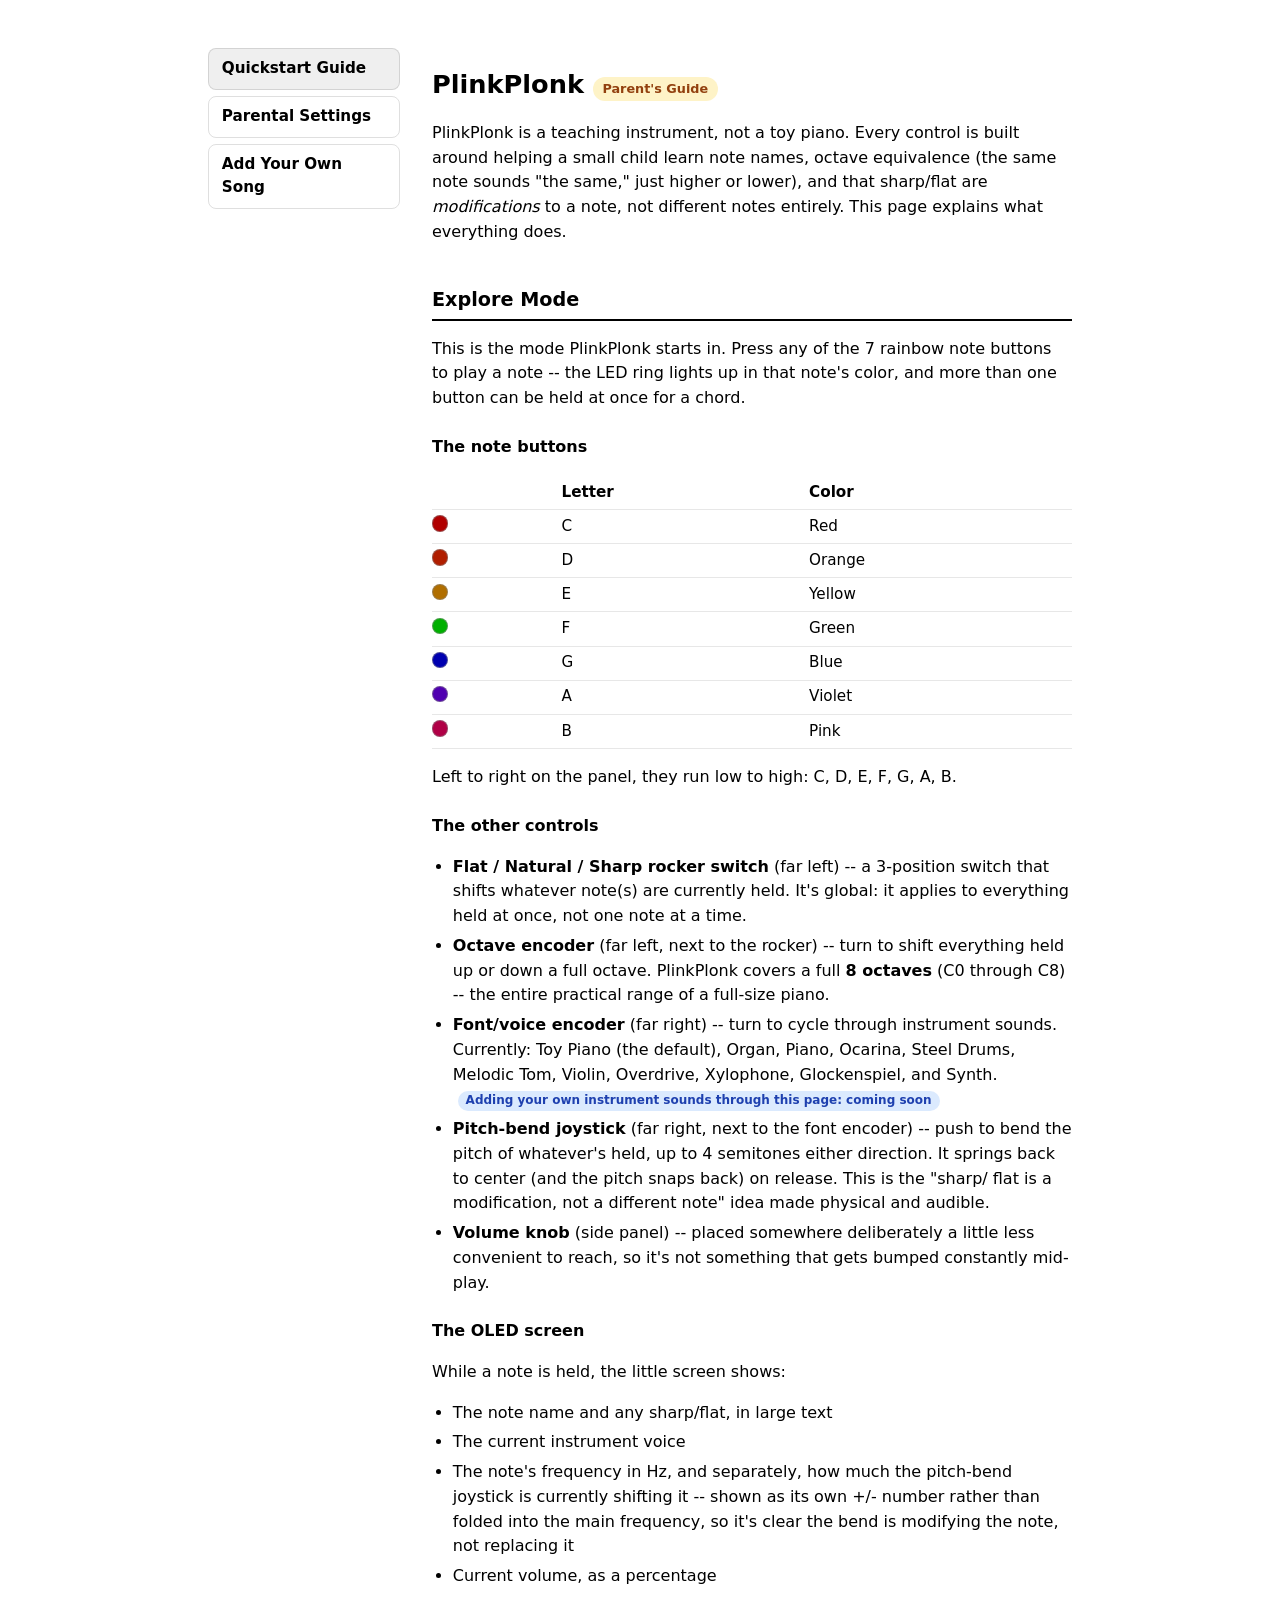
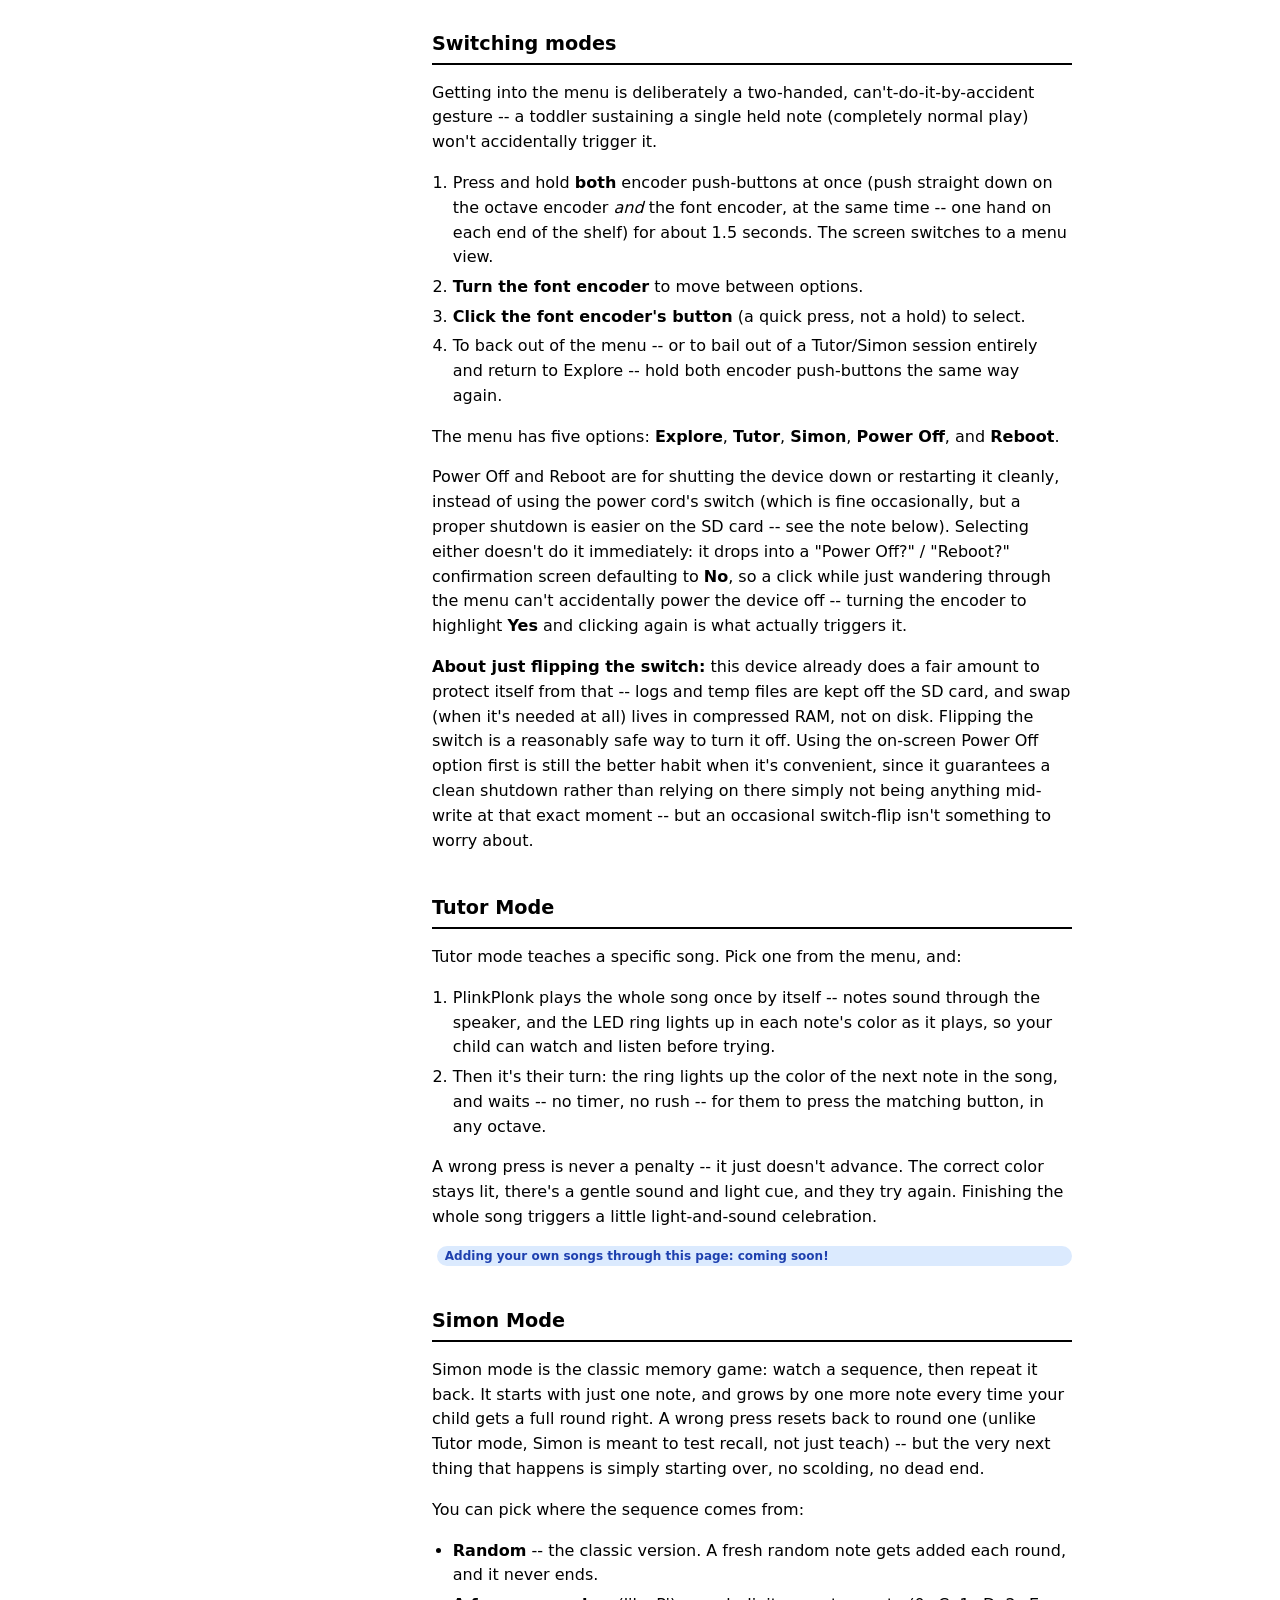
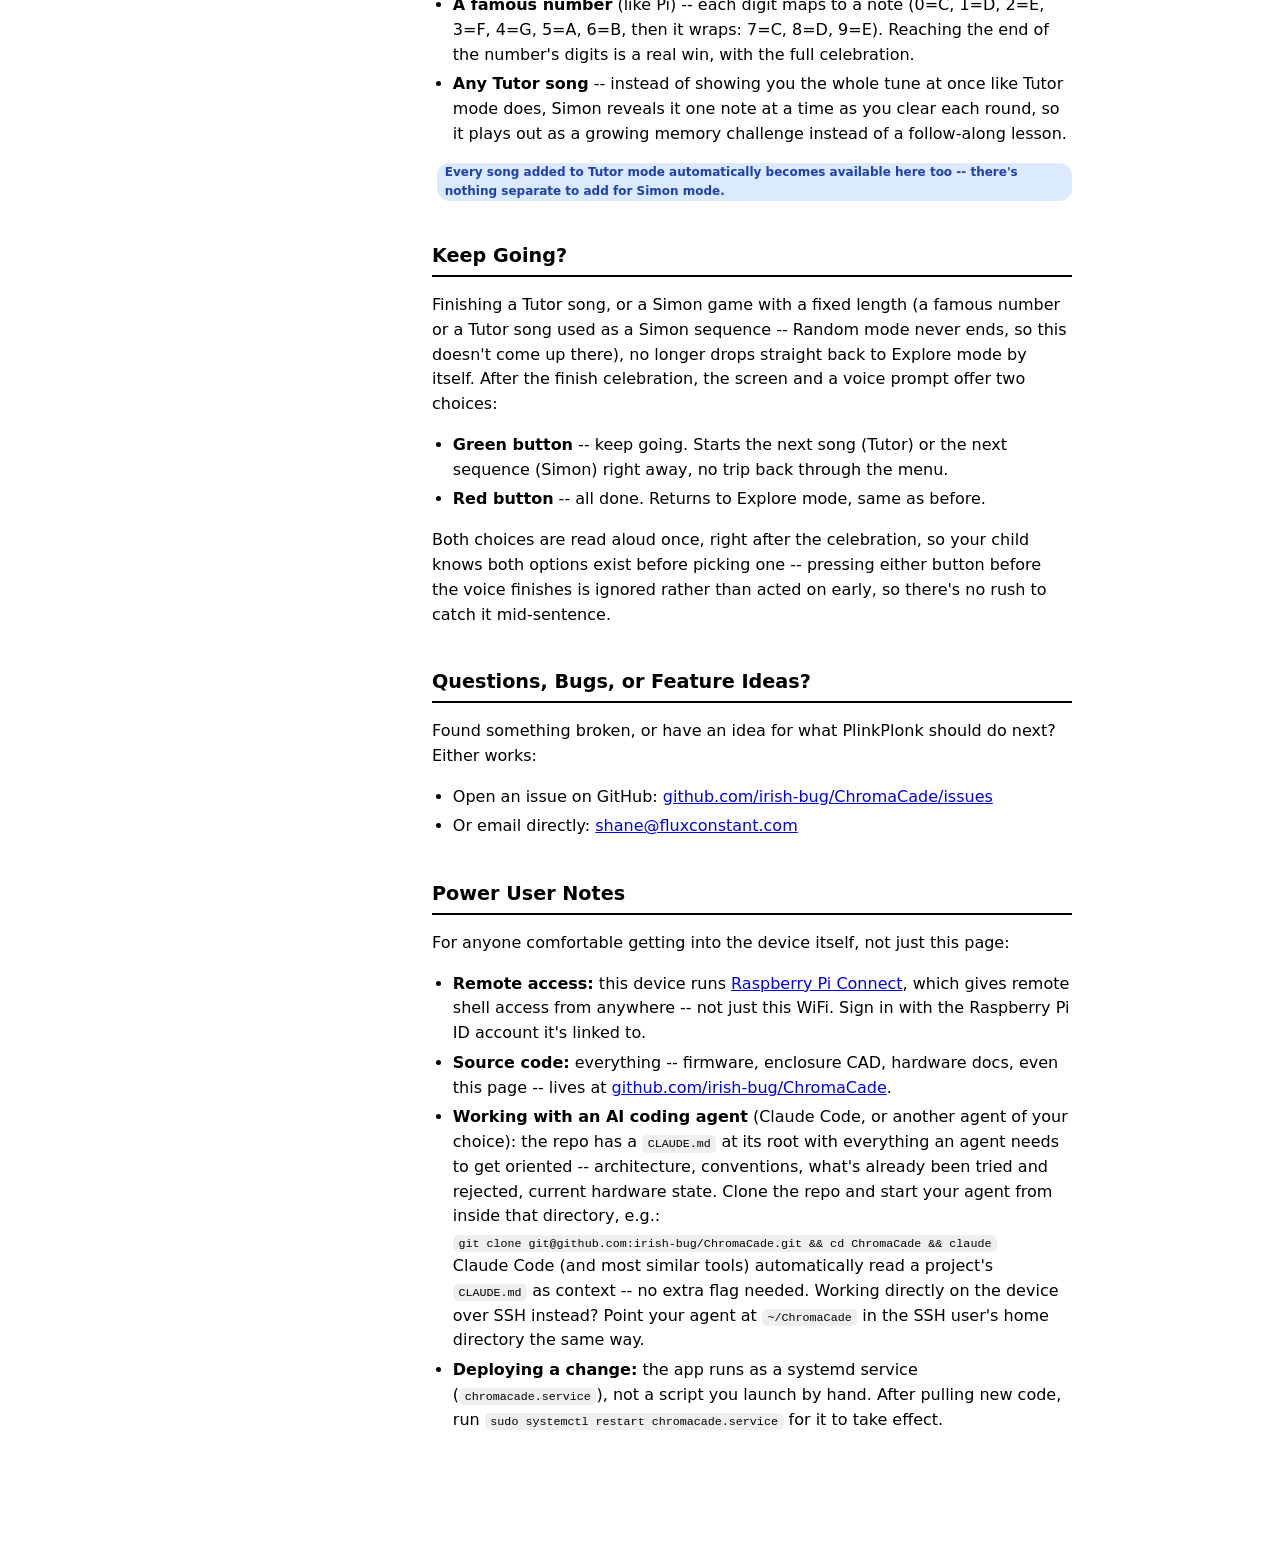
==== web/index.html @ 4ab1bebe "Rebrand web pages to PlinkPlonk; port animated wordmark + theme to composer Swaps "ChromaCade" for "" ====
<!doctype html>
<html lang="en">
<head>
<meta charset="utf-8">
<meta name="viewport" content="width=device-width, initial-scale=1">
<title>PlinkPlonk Quickstart Guide</title>
<link rel="stylesheet" href="style.css">
</head>
<body>
<div class="page">
<nav class="site-nav" aria-label="Site sections">
  <a href="index.html" class="active">Quickstart Guide</a>
  <a href="parental-settings.html">Parental Settings</a>
  <a href="add-your-own-song.html">Add Your Own Song</a>
</nav>
<div class="content">

<h1>PlinkPlonk <span class="badge">Parent's Guide</span></h1>
<p>
  PlinkPlonk is a teaching instrument, not a toy piano. Every control is built around
  helping a small child learn note names, octave equivalence (the same note sounds
  "the same," just higher or lower), and that sharp/flat are <em>modifications</em> to
  a note, not different notes entirely. This page explains what everything does.
</p>

<h2>Explore Mode</h2>
<p>
  This is the mode PlinkPlonk starts in. Press any of the 7 rainbow note buttons to
  play a note -- the LED ring lights up in that note's color, and more than one button
  can be held at once for a chord.
</p>

<h3>The note buttons</h3>
<table>
  <tr><th></th><th>Letter</th><th>Color</th></tr>
  <tr><td><span class="swatch" style="background:#b00000"></span></td><td>C</td><td>Red</td></tr>
  <tr><td><span class="swatch" style="background:#b01e00"></span></td><td>D</td><td>Orange</td></tr>
  <tr><td><span class="swatch" style="background:#b06e00"></span></td><td>E</td><td>Yellow</td></tr>
  <tr><td><span class="swatch" style="background:#00b000"></span></td><td>F</td><td>Green</td></tr>
  <tr><td><span class="swatch" style="background:#0000b0"></span></td><td>G</td><td>Blue</td></tr>
  <tr><td><span class="swatch" style="background:#5000b0"></span></td><td>A</td><td>Violet</td></tr>
  <tr><td><span class="swatch" style="background:#b00046"></span></td><td>B</td><td>Pink</td></tr>
</table>
<p>Left to right on the panel, they run low to high: C, D, E, F, G, A, B.</p>

<h3>The other controls</h3>
<ul>
  <li>
    <strong>Flat / Natural / Sharp rocker switch</strong> (far left) -- a 3-position
    switch that shifts whatever note(s) are currently held. It's global: it applies to
    everything held at once, not one note at a time.
  </li>
  <li>
    <strong>Octave encoder</strong> (far left, next to the rocker) -- turn to shift
    everything held up or down a full octave. PlinkPlonk covers a full
    <strong>8 octaves</strong> (C0 through C8) -- the entire practical range of a
    full-size piano.
  </li>
  <li>
    <strong>Font/voice encoder</strong> (far right) -- turn to cycle through
    instrument sounds. Currently: Toy Piano (the default), Organ, Piano, Ocarina,
    Steel Drums, Melodic Tom, Violin, Overdrive, Xylophone, Glockenspiel, and Synth.
    <span class="soon">Adding your own instrument sounds through this page: coming soon</span>
  </li>
  <li>
    <strong>Pitch-bend joystick</strong> (far right, next to the font encoder) -- push
    to bend the pitch of whatever's held, up to 4 semitones either direction. It
    springs back to center (and the pitch snaps back) on release. This is the "sharp/
    flat is a modification, not a different note" idea made physical and audible.
  </li>
  <li>
    <strong>Volume knob</strong> (side panel) -- placed somewhere deliberately a
    little less convenient to reach, so it's not something that gets bumped constantly
    mid-play.
  </li>
</ul>

<h3>The OLED screen</h3>
<p>While a note is held, the little screen shows:</p>
<ul>
  <li>The note name and any sharp/flat, in large text</li>
  <li>The current instrument voice</li>
  <li>
    The note's frequency in Hz, and separately, how much the pitch-bend joystick is
    currently shifting it -- shown as its own +/- number rather than folded into the
    main frequency, so it's clear the bend is modifying the note, not replacing it
  </li>
  <li>Current volume, as a percentage</li>
</ul>

<h2>Switching modes</h2>
<p>
  Getting into the menu is deliberately a two-handed, can't-do-it-by-accident gesture
  -- a toddler sustaining a single held note (completely normal play) won't
  accidentally trigger it.
</p>
<ol>
  <li>
    Press and hold <strong>both</strong> encoder push-buttons at once (push straight
    down on the octave encoder <em>and</em> the font encoder, at the same time -- one
    hand on each end of the shelf) for about 1.5 seconds. The screen switches to a
    menu view.
  </li>
  <li><strong>Turn the font encoder</strong> to move between options.</li>
  <li><strong>Click the font encoder's button</strong> (a quick press, not a hold) to select.</li>
  <li>
    To back out of the menu -- or to bail out of a Tutor/Simon session entirely and
    return to Explore -- hold both encoder push-buttons the same way again.
  </li>
</ol>
<p>
  The menu has five options: <strong>Explore</strong>, <strong>Tutor</strong>,
  <strong>Simon</strong>, <strong>Power Off</strong>, and <strong>Reboot</strong>.
</p>
<p>
  Power Off and Reboot are for shutting the device down or restarting it cleanly,
  instead of using the power cord's switch (which is fine occasionally, but a proper
  shutdown is easier on the SD card -- see the note below). Selecting either doesn't
  do it immediately: it drops into a "Power Off?" / "Reboot?" confirmation screen
  defaulting to <strong>No</strong>, so a click while just wandering through the menu
  can't accidentally power the device off -- turning the encoder to highlight
  <strong>Yes</strong> and clicking again is what actually triggers it.
</p>
<p>
  <strong>About just flipping the switch:</strong> this device already does a fair
  amount to protect itself from that -- logs and temp files are kept off the SD card,
  and swap (when it's needed at all) lives in compressed RAM, not on disk. Flipping
  the switch is a reasonably safe way to turn it off. Using the on-screen Power Off
  option first is still the better habit when it's convenient, since it guarantees a
  clean shutdown rather than relying on there simply not being anything mid-write at
  that exact moment -- but an occasional switch-flip isn't something to worry about.
</p>

<h2>Tutor Mode</h2>
<p>
  Tutor mode teaches a specific song. Pick one from the menu, and:
</p>
<ol>
  <li>
    PlinkPlonk plays the whole song once by itself -- notes sound through the
    speaker, and the LED ring lights up in each note's color as it plays, so your
    child can watch and listen before trying.
  </li>
  <li>
    Then it's their turn: the ring lights up the color of the next note in the song,
    and waits -- no timer, no rush -- for them to press the matching button, in any
    octave.
  </li>
</ol>
<p>
  A wrong press is never a penalty -- it just doesn't advance. The correct color
  stays lit, there's a gentle sound and light cue, and they try again. Finishing the
  whole song triggers a little light-and-sound celebration.
</p>
<p class="soon" style="display:block; margin-top:0.5rem;">
  Adding your own songs through this page: coming soon!
</p>

<h2>Simon Mode</h2>
<p>
  Simon mode is the classic memory game: watch a sequence, then repeat it back. It
  starts with just one note, and grows by one more note every time your child gets a
  full round right. A wrong press resets back to round one (unlike Tutor mode, Simon
  is meant to test recall, not just teach) -- but the very next thing that happens is
  simply starting over, no scolding, no dead end.
</p>
<p>You can pick where the sequence comes from:</p>
<ul>
  <li><strong>Random</strong> -- the classic version. A fresh random note gets added each round, and it never ends.</li>
  <li>
    <strong>A famous number</strong> (like Pi) -- each digit maps to a note (0=C, 1=D,
    2=E, 3=F, 4=G, 5=A, 6=B, then it wraps: 7=C, 8=D, 9=E). Reaching the end of the
    number's digits is a real win, with the full celebration.
  </li>
  <li>
    <strong>Any Tutor song</strong> -- instead of showing you the whole tune at once
    like Tutor mode does, Simon reveals it one note at a time as you clear each round,
    so it plays out as a growing memory challenge instead of a follow-along lesson.
  </li>
</ul>
<p class="soon" style="display:block;">
  Every song added to Tutor mode automatically becomes available here too --
  there's nothing separate to add for Simon mode.
</p>

<h2>Keep Going?</h2>
<p>
  Finishing a Tutor song, or a Simon game with a fixed length (a famous number or a
  Tutor song used as a Simon sequence -- Random mode never ends, so this doesn't come
  up there), no longer drops straight back to Explore mode by itself. After the
  finish celebration, the screen and a voice prompt offer two choices:
</p>
<ul>
  <li><strong>Green button</strong> -- keep going. Starts the next song (Tutor) or
    the next sequence (Simon) right away, no trip back through the menu.</li>
  <li><strong>Red button</strong> -- all done. Returns to Explore mode, same as
    before.</li>
</ul>
<p>
  Both choices are read aloud once, right after the celebration, so your child knows
  both options exist before picking one -- pressing either button before the voice
  finishes is ignored rather than acted on early, so there's no rush to catch it
  mid-sentence.
</p>

<h2>Questions, Bugs, or Feature Ideas?</h2>
<p>
  Found something broken, or have an idea for what PlinkPlonk should do next?
  Either works:
</p>
<ul>
  <li>
    Open an issue on GitHub:
    <a href="https://github.com/irish-bug/ChromaCade/issues">github.com/irish-bug/ChromaCade/issues</a>
  </li>
  <li>
    Or email directly:
    <a href="mailto:shane@fluxconstant.com">shane@fluxconstant.com</a>
  </li>
</ul>

<h2>Power User Notes</h2>
<p>
  For anyone comfortable getting into the device itself, not just this page:
</p>
<ul>
  <li>
    <strong>Remote access:</strong> this device runs
    <a href="https://connect.raspberrypi.com">Raspberry Pi Connect</a>, which gives
    remote shell access from anywhere -- not just this WiFi. Sign in with the
    Raspberry Pi ID account it's linked to.
  </li>
  <li>
    <strong>Source code:</strong> everything -- firmware, enclosure CAD, hardware
    docs, even this page -- lives at
    <a href="https://github.com/irish-bug/ChromaCade">github.com/irish-bug/ChromaCade</a>.
  </li>
  <li>
    <strong>Working with an AI coding agent</strong> (Claude Code, or another agent
    of your choice): the repo has a <code>CLAUDE.md</code> at its root with
    everything an agent needs to get oriented -- architecture, conventions, what's
    already been tried and rejected, current hardware state. Clone the repo and start
    your agent from inside that directory, e.g.:
    <br><code>git clone git@github.com:irish-bug/ChromaCade.git &amp;&amp; cd ChromaCade &amp;&amp; claude</code>
    <br>
    Claude Code (and most similar tools) automatically read a project's
    <code>CLAUDE.md</code> as context -- no extra flag needed. Working directly on
    the device over SSH instead? Point your agent at <code>~/ChromaCade</code> in the
    SSH user's home directory the same way.
  </li>
  <li>
    <strong>Deploying a change:</strong> the app runs as a systemd service
    (<code>chromacade.service</code>), not a script you launch by hand. After pulling
    new code, run <code>sudo systemctl restart chromacade.service</code> for it to
    take effect.
  </li>
</ul>

</div>
</div>
</body>
</html>
---- web/style.css ----
:root { color-scheme: light dark; }
body {
  font-family: -apple-system, system-ui, "Segoe UI", Roboto, sans-serif;
  max-width: 54rem;
  margin: 3rem auto;
  padding: 0 1.5rem 4rem;
  line-height: 1.55;
}
h1 { font-size: 1.6rem; margin-bottom: 0.25rem; }
h2 { font-size: 1.2rem; margin-top: 2.5rem; border-bottom: 2px solid currentColor; padding-bottom: 0.25rem; }
h3 { font-size: 1rem; margin-top: 1.5rem; }
.badge {
  display: inline-block;
  padding: 0.15rem 0.6rem;
  border-radius: 1rem;
  background: #fef3c7;
  color: #92400e;
  font-size: 0.8rem;
  font-weight: 600;
}
.soon {
  display: inline-block;
  padding: 0.05rem 0.5rem;
  border-radius: 0.8rem;
  background: #dbeafe;
  color: #1e40af;
  font-size: 0.75rem;
  font-weight: 600;
  margin-left: 0.3rem;
}
table { border-collapse: collapse; width: 100%; margin: 0.75rem 0; }
td, th { text-align: left; padding: 0.3rem 0.6rem 0.3rem 0; border-bottom: 1px solid #8883; font-size: 0.95rem; }
.swatch { display: inline-block; width: 0.9rem; height: 0.9rem; border-radius: 50%; margin-right: 0.4rem; vertical-align: -1px; border: 1px solid #8888; }
code { background: #8882; padding: 0.1rem 0.35rem; border-radius: 0.3rem; font-size: 0.9em; }
ul, ol { padding-left: 1.3rem; }
li { margin: 0.3rem 0; }

/* Site-wide sidebar nav, shared by every page under web/ -- stacks
   above the content on narrow (phone) viewports, becomes a true left
   sidebar once there's room, per "a side section" request 2026-08-17. */
.page {
  display: flex;
  flex-direction: column;
  gap: 2rem;
}
.site-nav {
  display: flex;
  flex-direction: column;
  gap: 0.4rem;
}
.site-nav a {
  display: block;
  padding: 0.5rem 0.8rem;
  border-radius: 0.5rem;
  text-decoration: none;
  color: inherit;
  border: 1px solid #8884;
  font-weight: 600;
  font-size: 0.95rem;
}
.site-nav a.active {
  background: #8882;
}
.content { min-width: 0; }
@media (min-width: 768px) {
  .page { flex-direction: row; align-items: flex-start; }
  .site-nav { position: sticky; top: 2rem; flex: 0 0 12rem; }
  .content { flex: 1; }
}

.coming-soon {
  margin-top: 2rem;
  padding: 1.5rem;
  border: 1px dashed #8886;
  border-radius: 0.75rem;
}
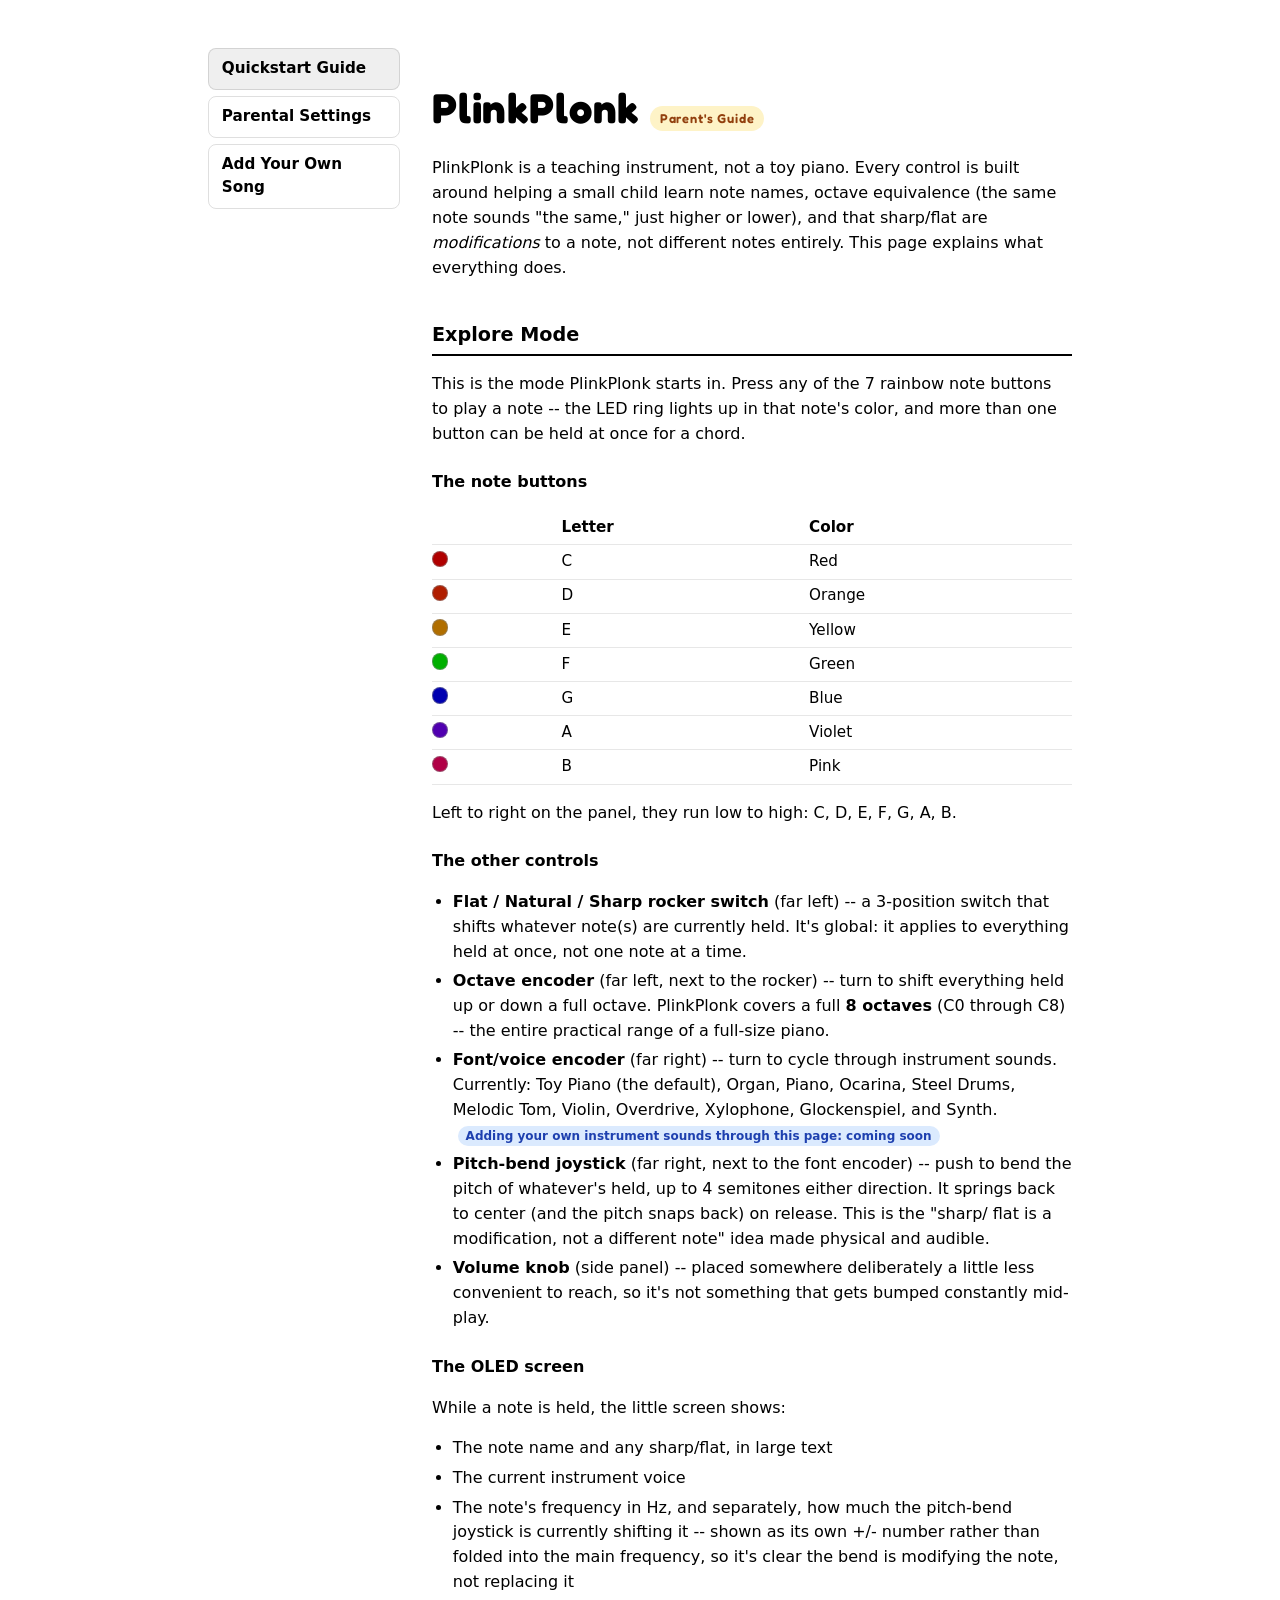
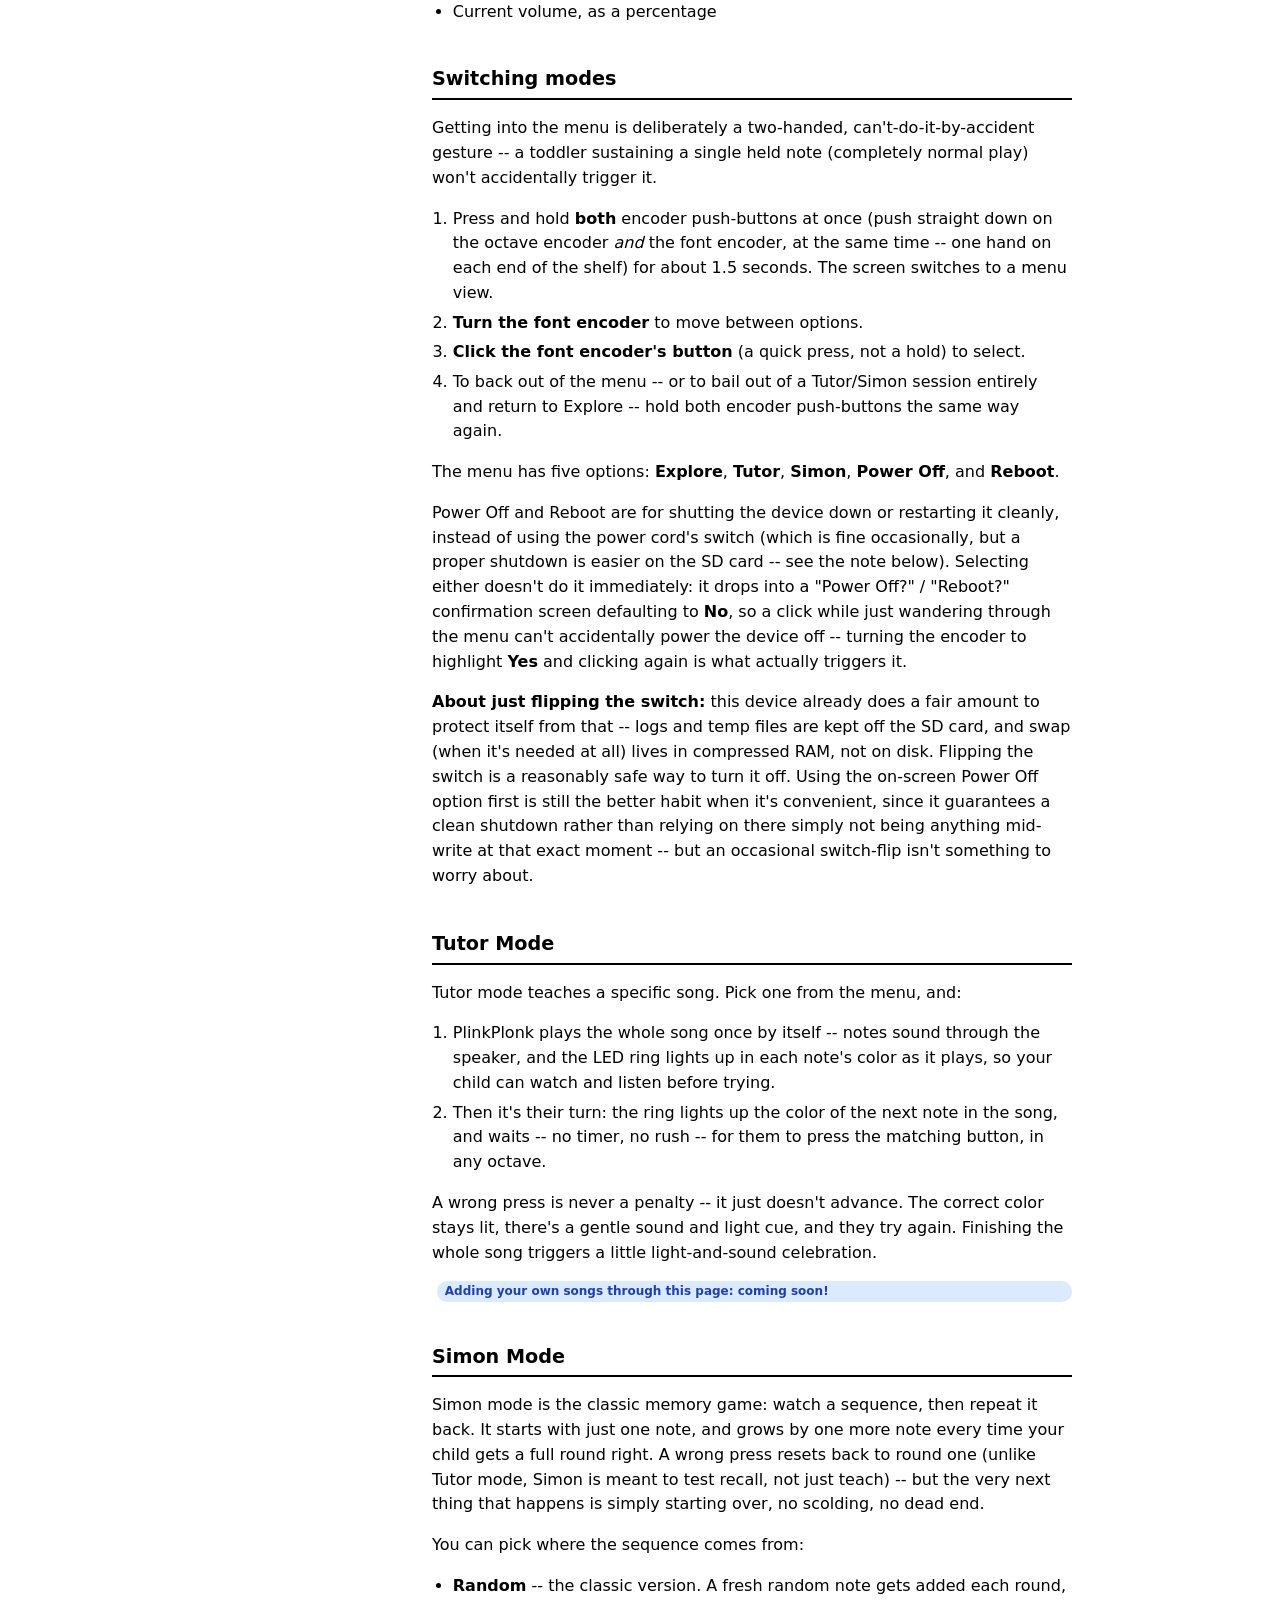
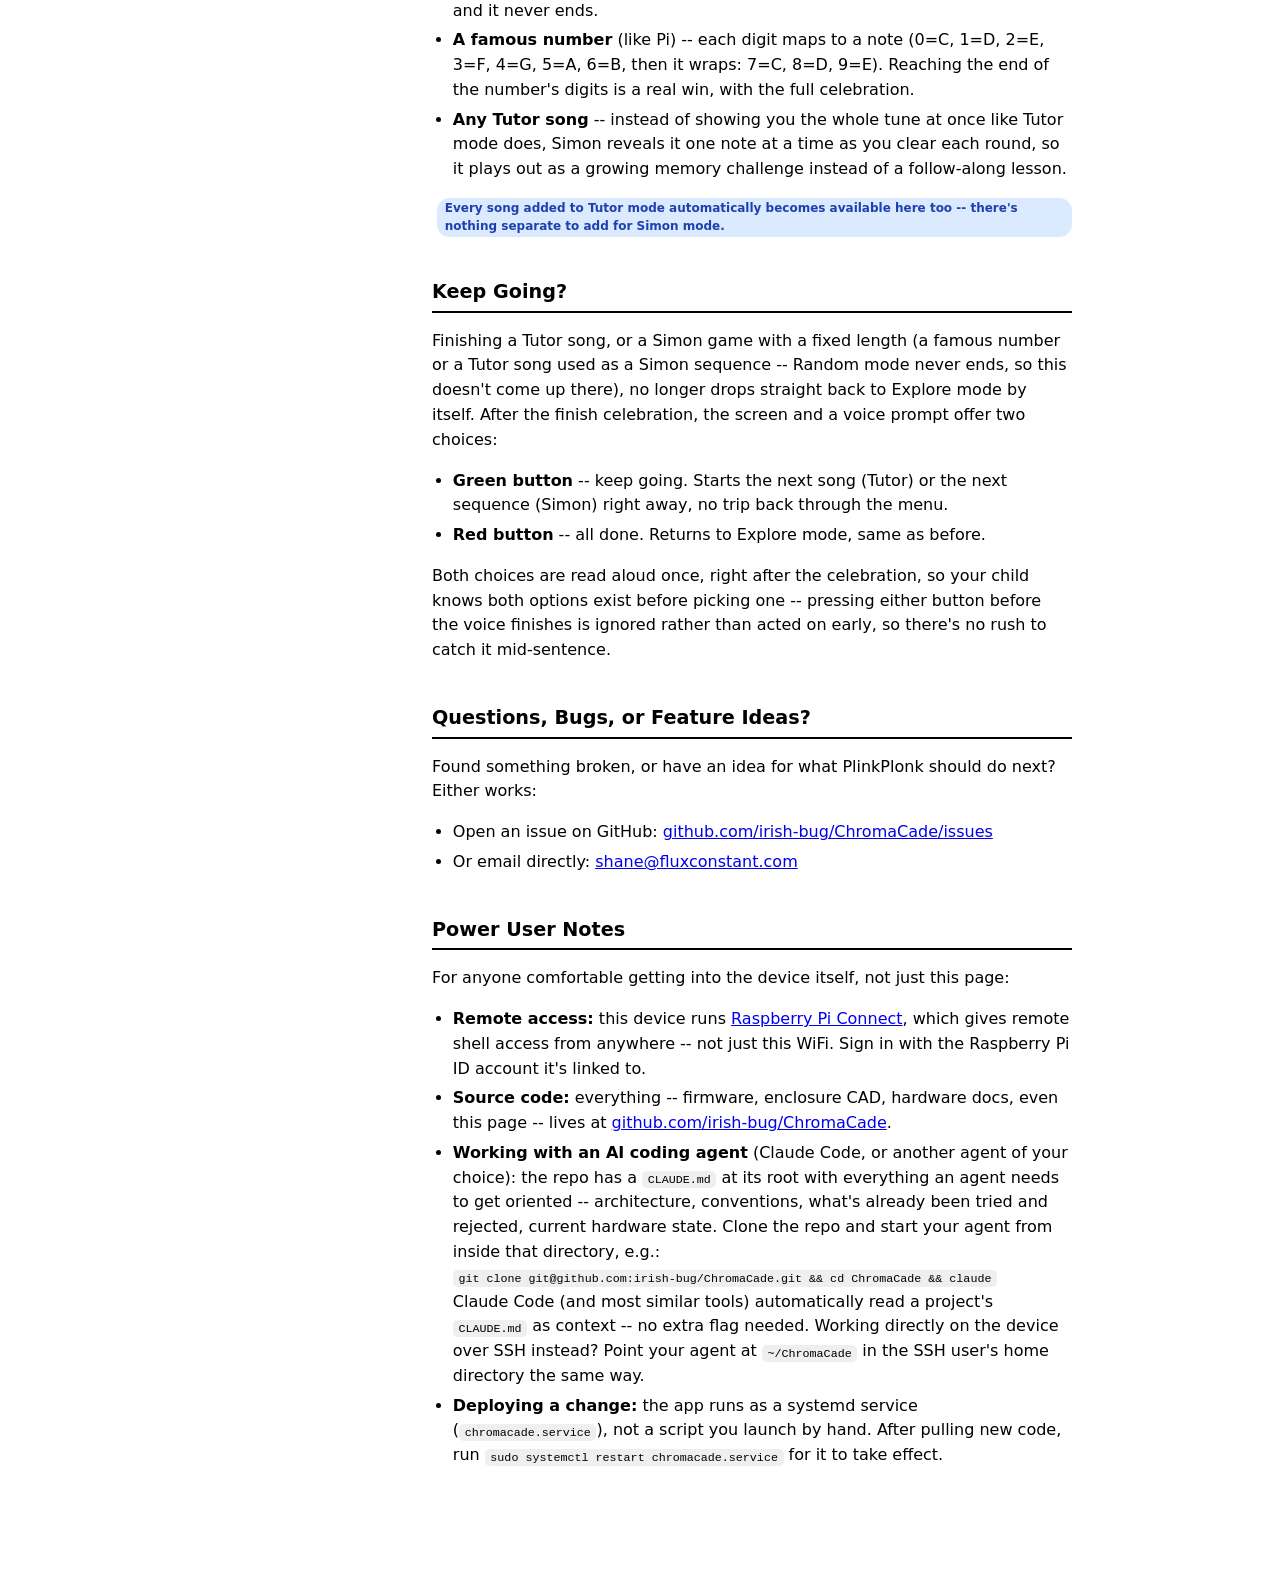
==== commit b4f4488a: "Fix music/color timing offset; match PlinkPlonk heading font+size on all 3 pages Timing: the CSS wav" ====
--- a/web/index.html
+++ b/web/index.html
@@ -4,6 +4,9 @@
 <meta charset="utf-8">
 <meta name="viewport" content="width=device-width, initial-scale=1">
 <title>PlinkPlonk Quickstart Guide</title>
+<link rel="preconnect" href="https://fonts.googleapis.com">
+<link rel="preconnect" href="https://fonts.gstatic.com" crossorigin>
+<link href="https://fonts.googleapis.com/css2?family=Fredoka:wght@600&display=swap" rel="stylesheet">
 <link rel="stylesheet" href="style.css">
 </head>
 <body>
--- a/web/style.css
+++ b/web/style.css
@@ -6,7 +6,21 @@
   padding: 0 1.5rem 4rem;
   line-height: 1.55;
 }
-h1 { font-size: 1.6rem; margin-bottom: 0.25rem; }
+/* Brand heading -- every h1 across these pages is "PlinkPlonk ..."
+   (see index.html/parental-settings.html/add-your-own-song.html),
+   never a different kind of heading, so this styles the bare
+   selector rather than needing a dedicated class. Fredoka is loaded
+   via a per-page <link> (not @import here, so the pages that don't
+   need it can skip the request -- though in practice all 3 currently
+   do), matching the size/font used for the composer page's animated
+   wordmark so the brand reads consistently across all 3 pages. */
+h1 {
+  font-family: "Fredoka", ui-rounded, "Segoe UI", sans-serif;
+  font-weight: 700;
+  font-size: clamp(1.9rem, 5vw, 2.6rem);
+  letter-spacing: 0.02em;
+  margin-bottom: 0.25rem;
+}
 h2 { font-size: 1.2rem; margin-top: 2.5rem; border-bottom: 2px solid currentColor; padding-bottom: 0.25rem; }
 h3 { font-size: 1rem; margin-top: 1.5rem; }
 .badge {
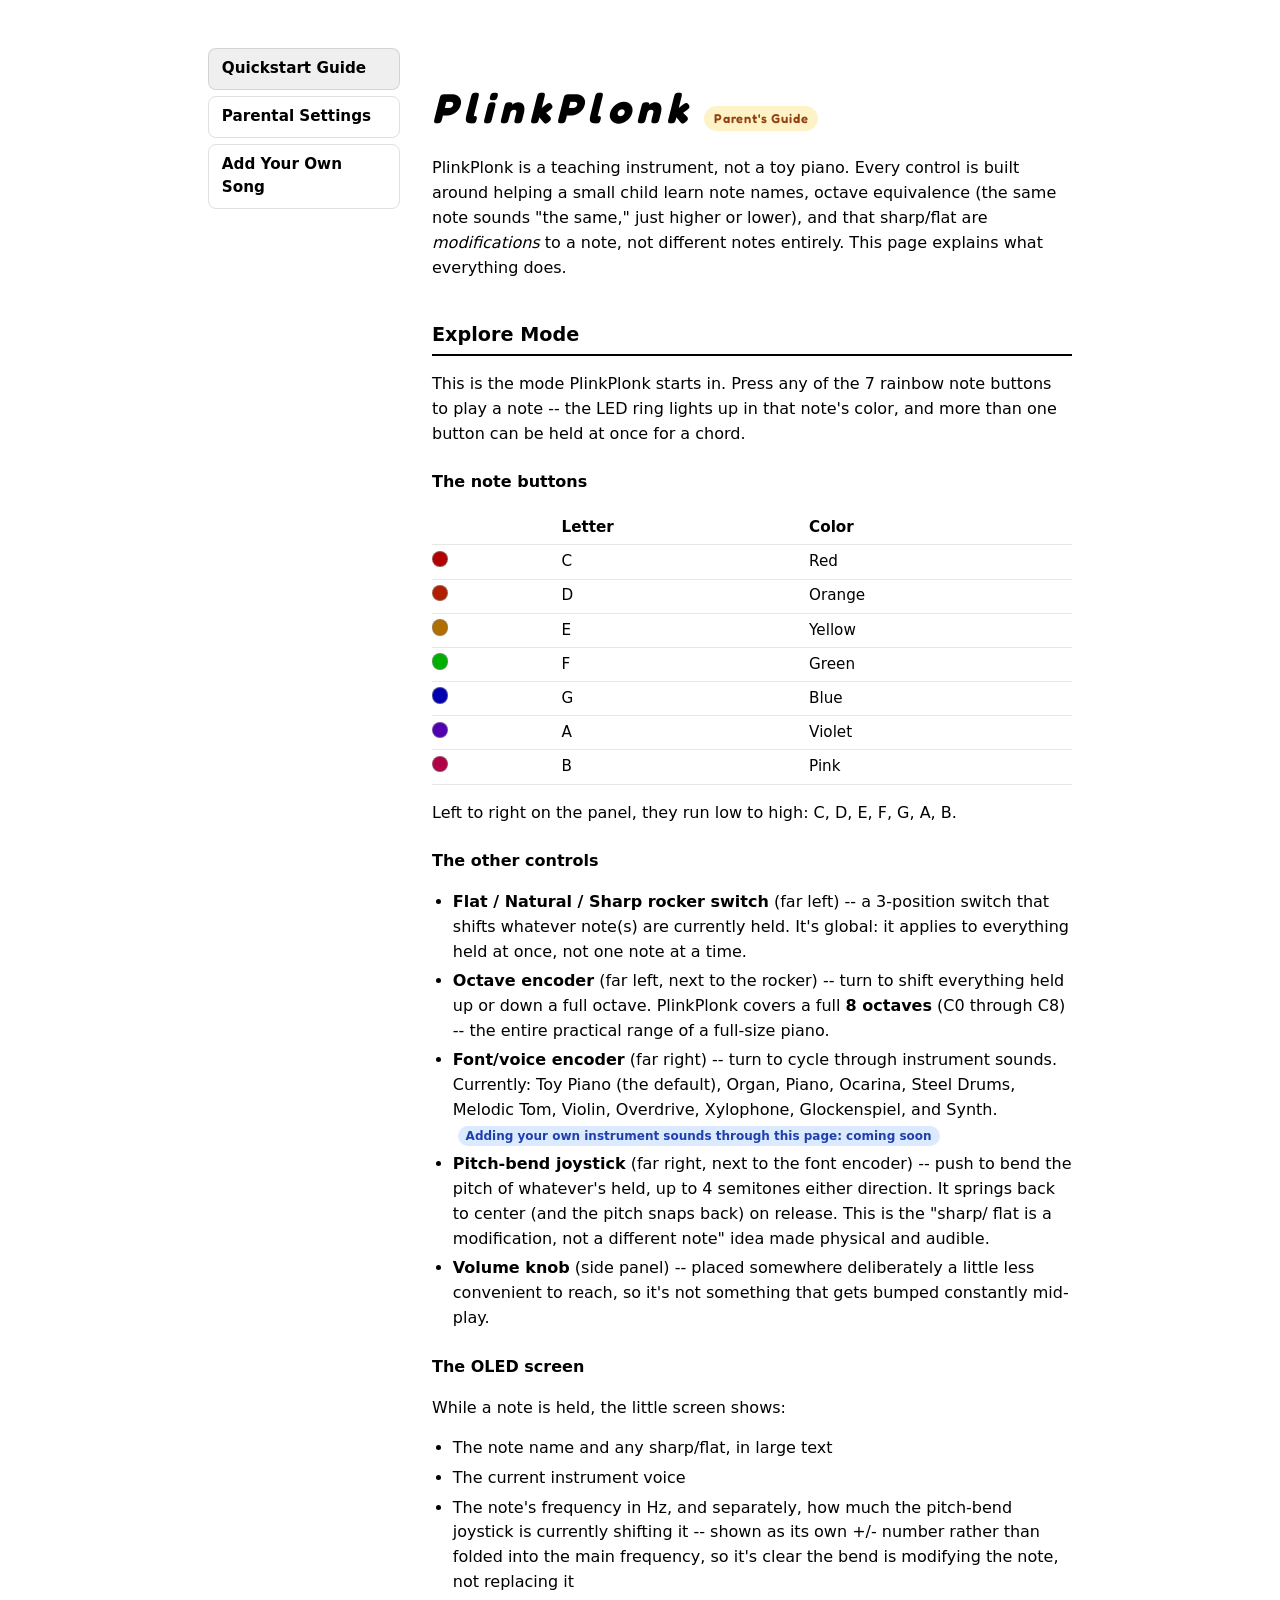
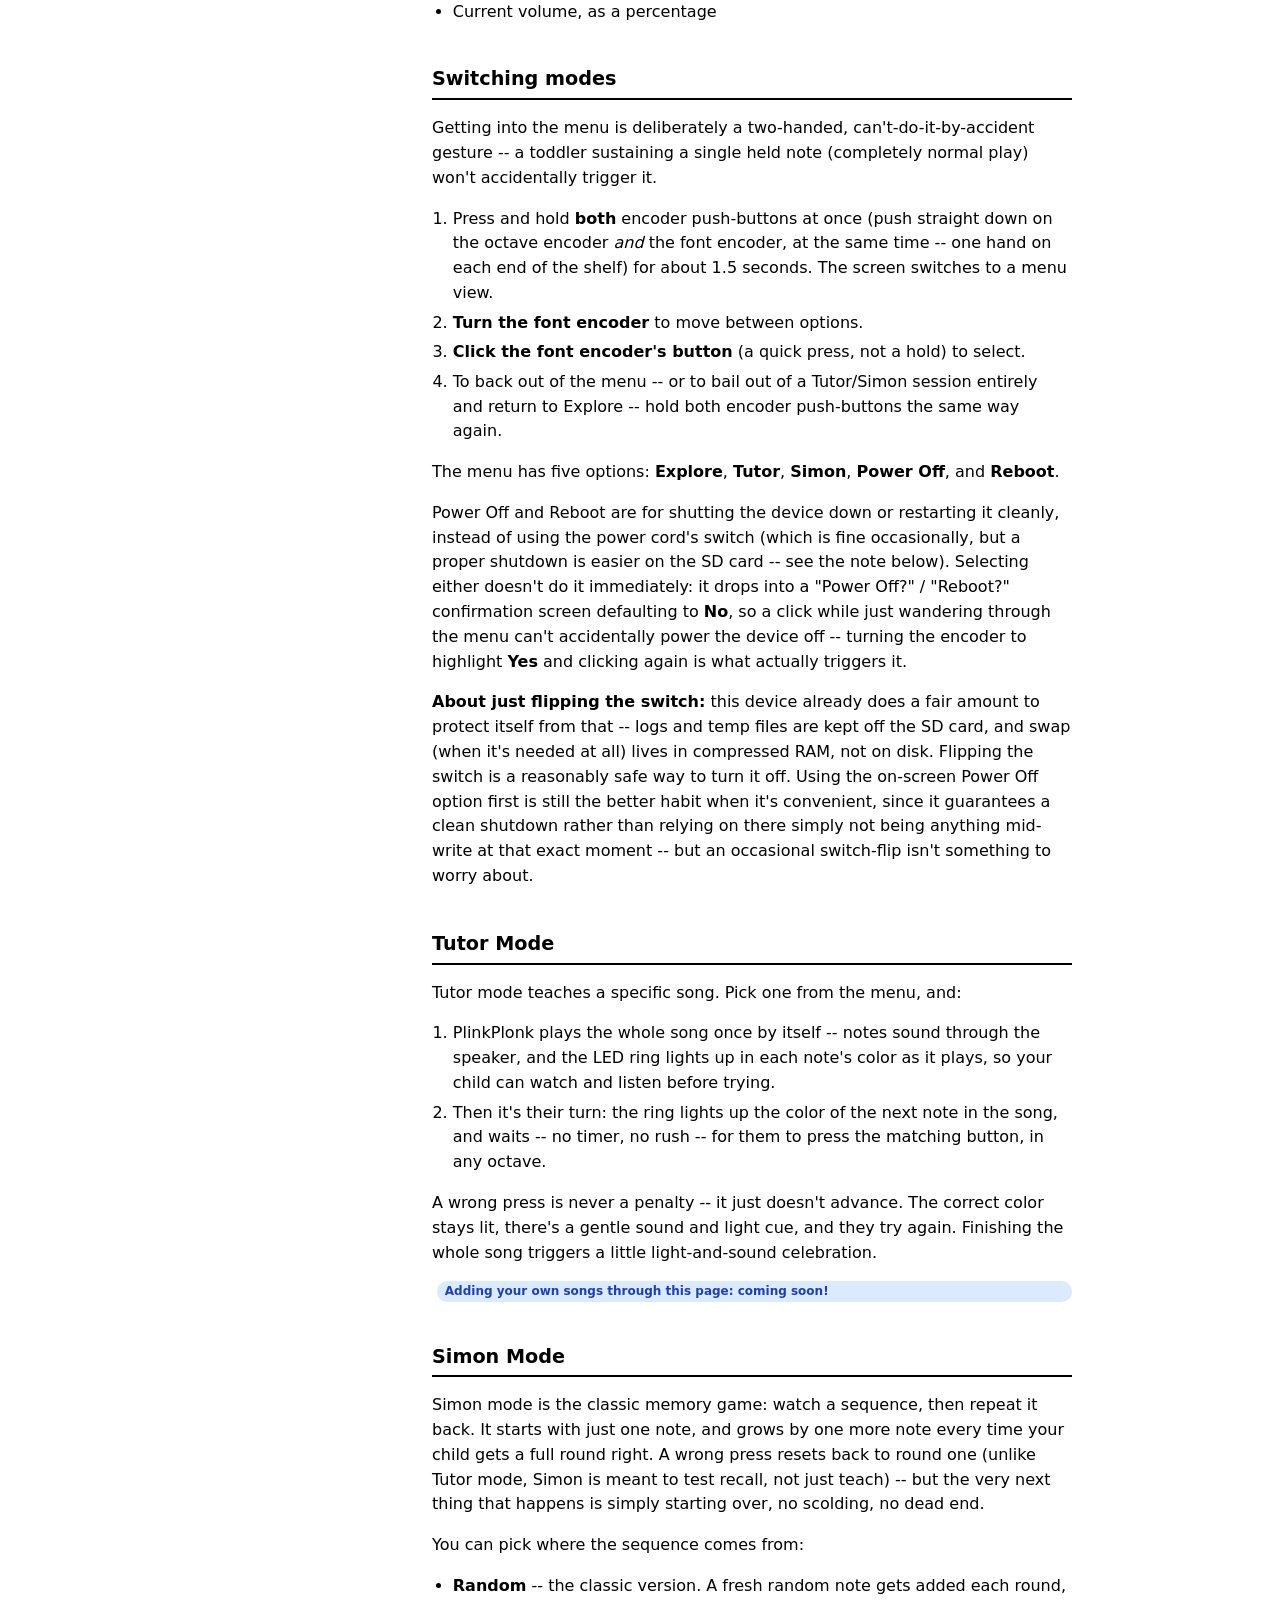
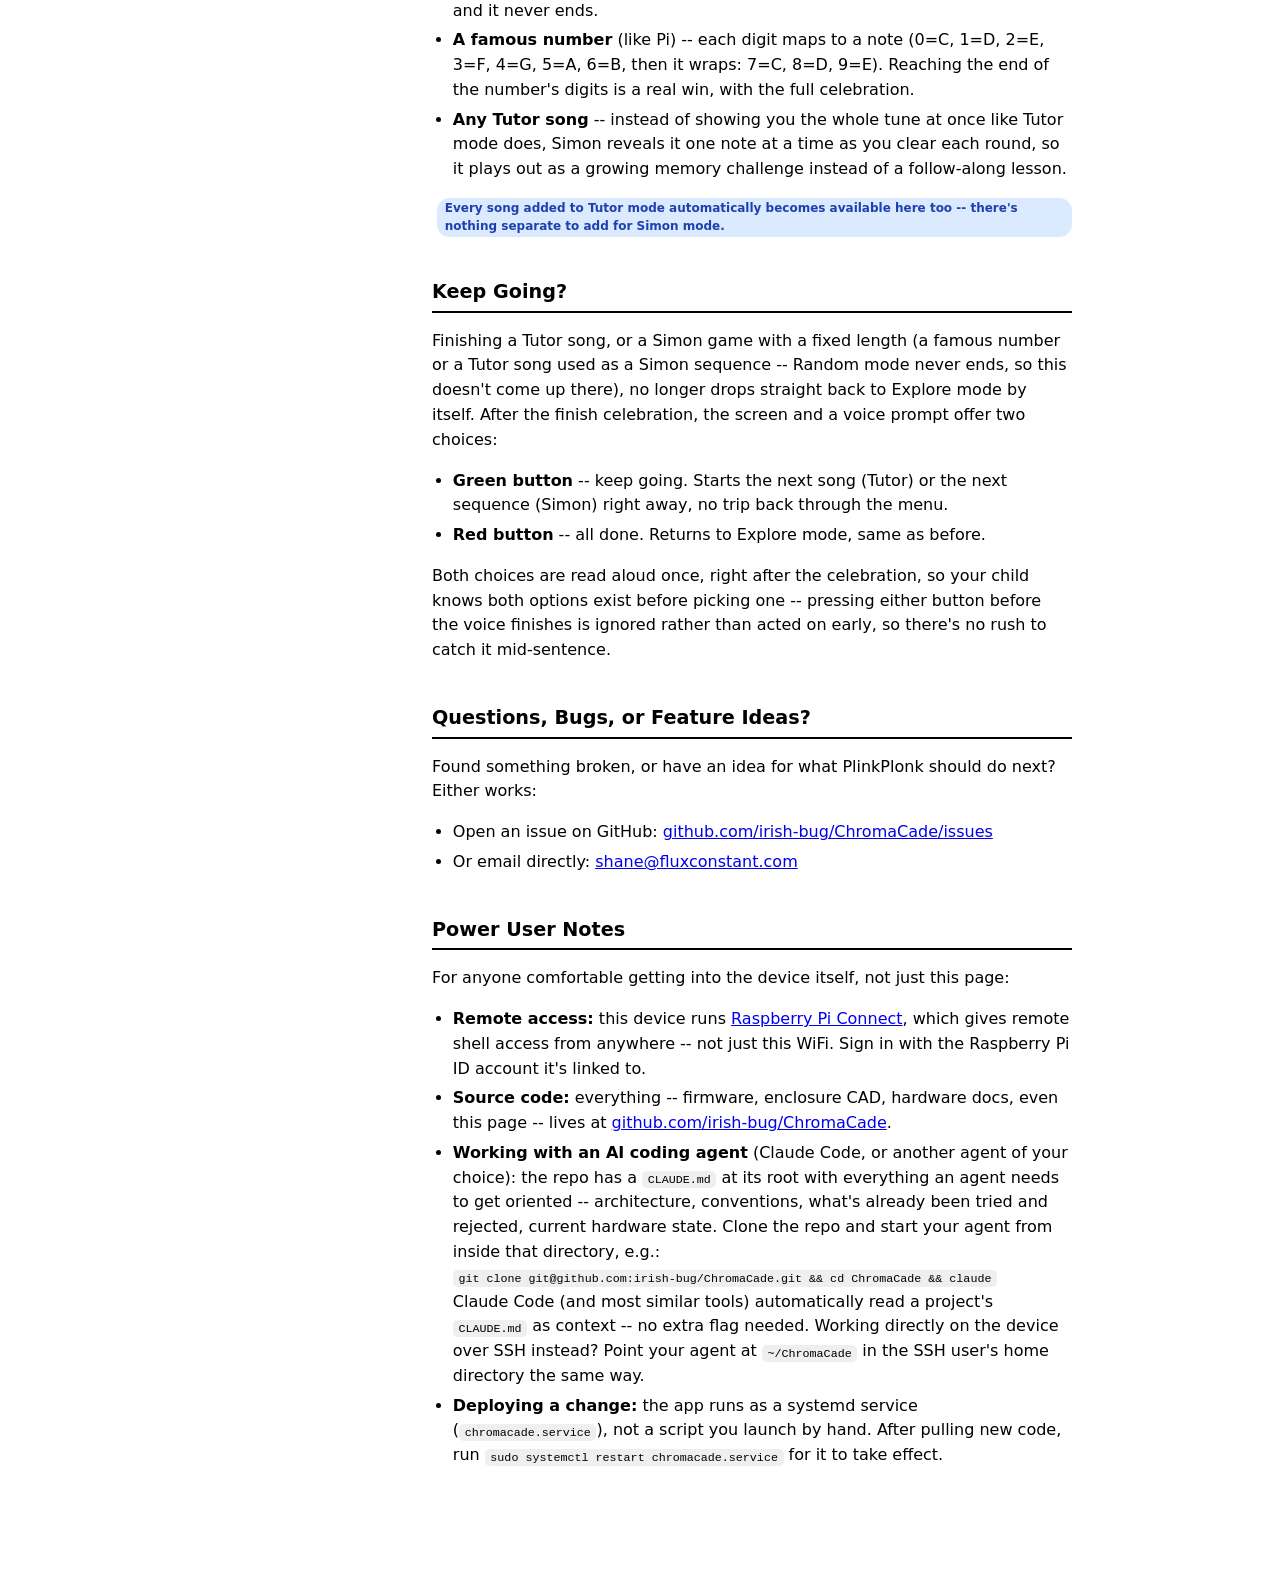
==== commit f3acd010: "Match plain PlinkPlonk headings to the composer wordmark's italic/spacing Font and size already came" ====
--- a/web/index.html
+++ b/web/index.html
@@ -18,7 +18,7 @@
 </nav>
 <div class="content">
 
-<h1>PlinkPlonk <span class="badge">Parent's Guide</span></h1>
+<h1><span class="wordmark">PlinkPlonk</span> <span class="badge">Parent's Guide</span></h1>
 <p>
   PlinkPlonk is a teaching instrument, not a toy piano. Every control is built around
   helping a small child learn note names, octave equivalence (the same note sounds
--- a/web/style.css
+++ b/web/style.css
@@ -20,6 +20,21 @@
   font-size: clamp(1.9rem, 5vw, 2.6rem);
   letter-spacing: 0.02em;
   margin-bottom: 0.25rem;
+}
+/* The "PlinkPlonk" wordmark's own emphasis -- italic + wider tracking,
+   set apart from the rest of the heading (a badge, or "Composer" on
+   the add-your-own-song page, both stay upright/normal-spacing).
+   Shared here so index.html/parental-settings.html's plain heading
+   matches the composer page's animated wordmark exactly, not just in
+   font/size (both already come from the h1 rule above) but in this
+   emphasis too -- direct request 2026-09-02. The composer page's own
+   <style> block still owns --wm-base (the animated version's
+   theme-aware fill color) and the reveal/wave keyframes -- those are
+   specific to that page's letter-by-letter animation, not needed here
+   where the word is just static text taking the surrounding color. */
+.wordmark {
+  font-style: italic;
+  letter-spacing: 0.15em;
 }
 h2 { font-size: 1.2rem; margin-top: 2.5rem; border-bottom: 2px solid currentColor; padding-bottom: 0.25rem; }
 h3 { font-size: 1rem; margin-top: 1.5rem; }
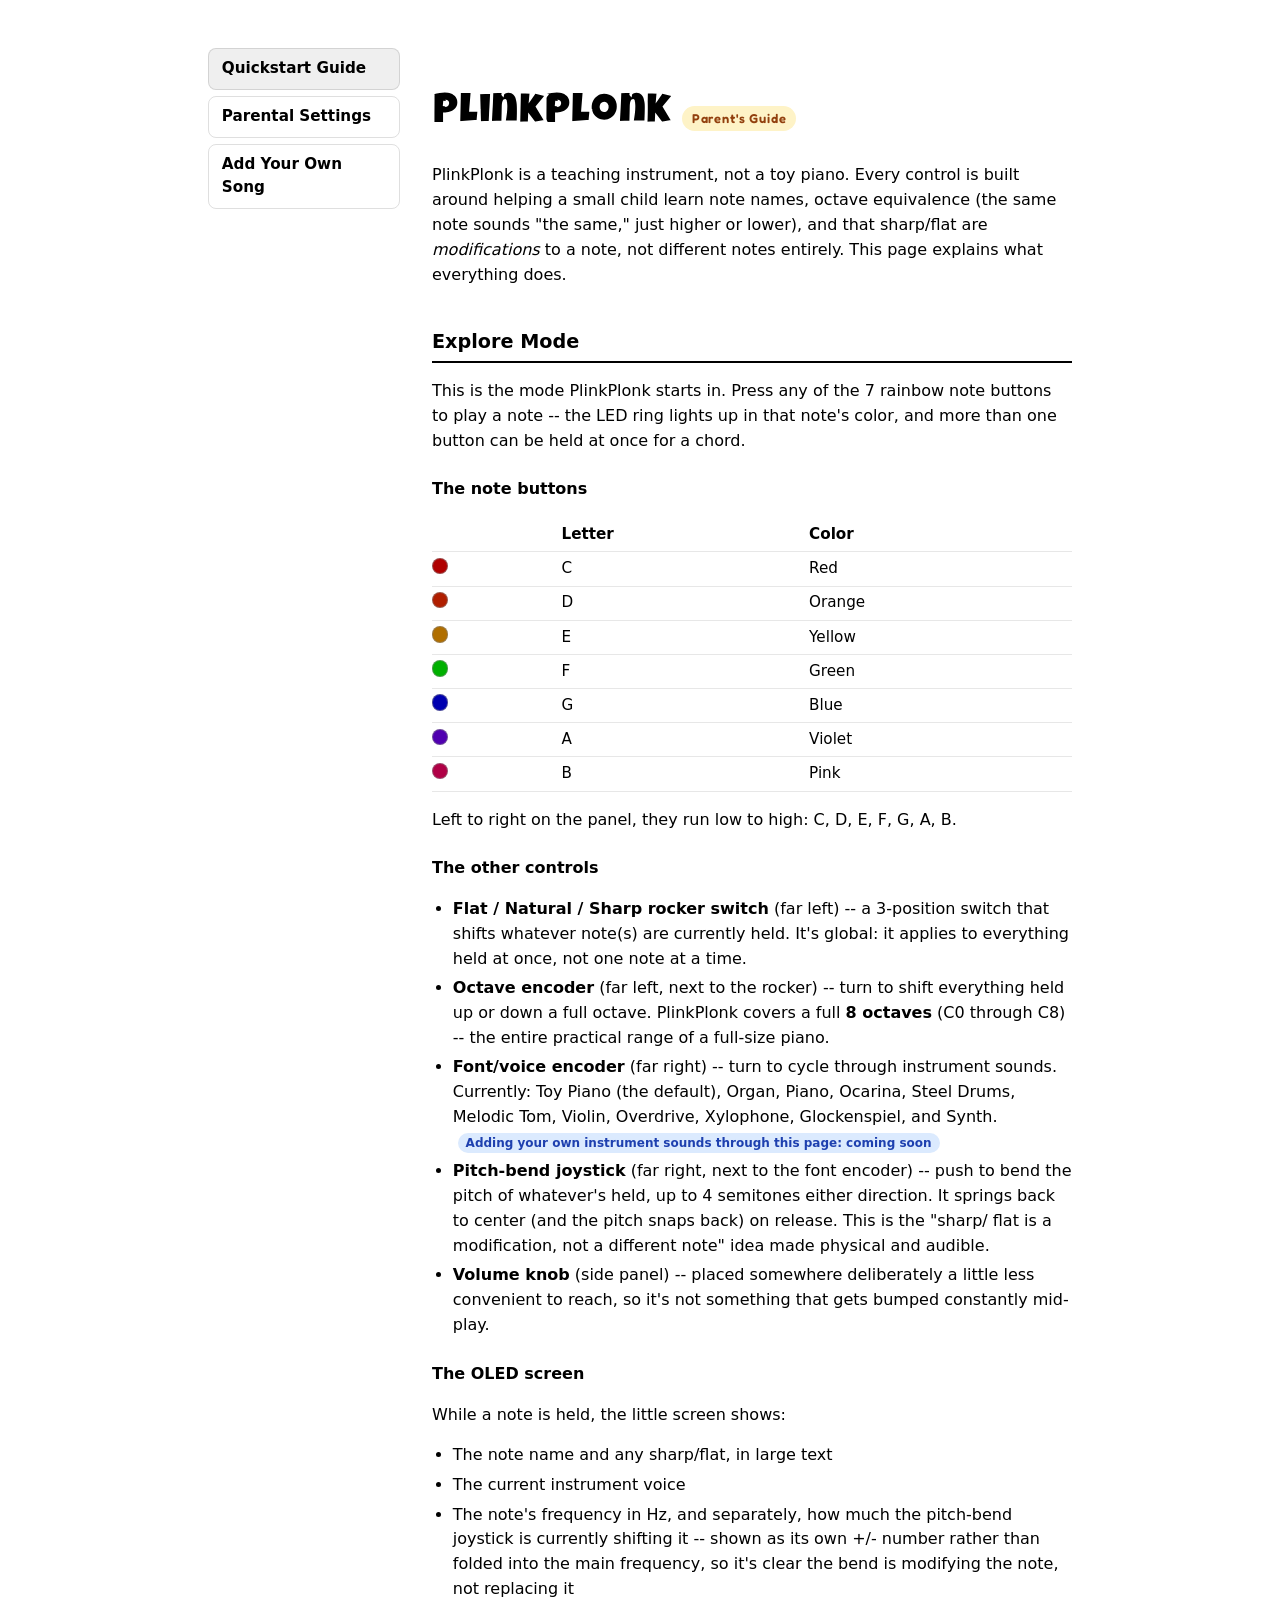
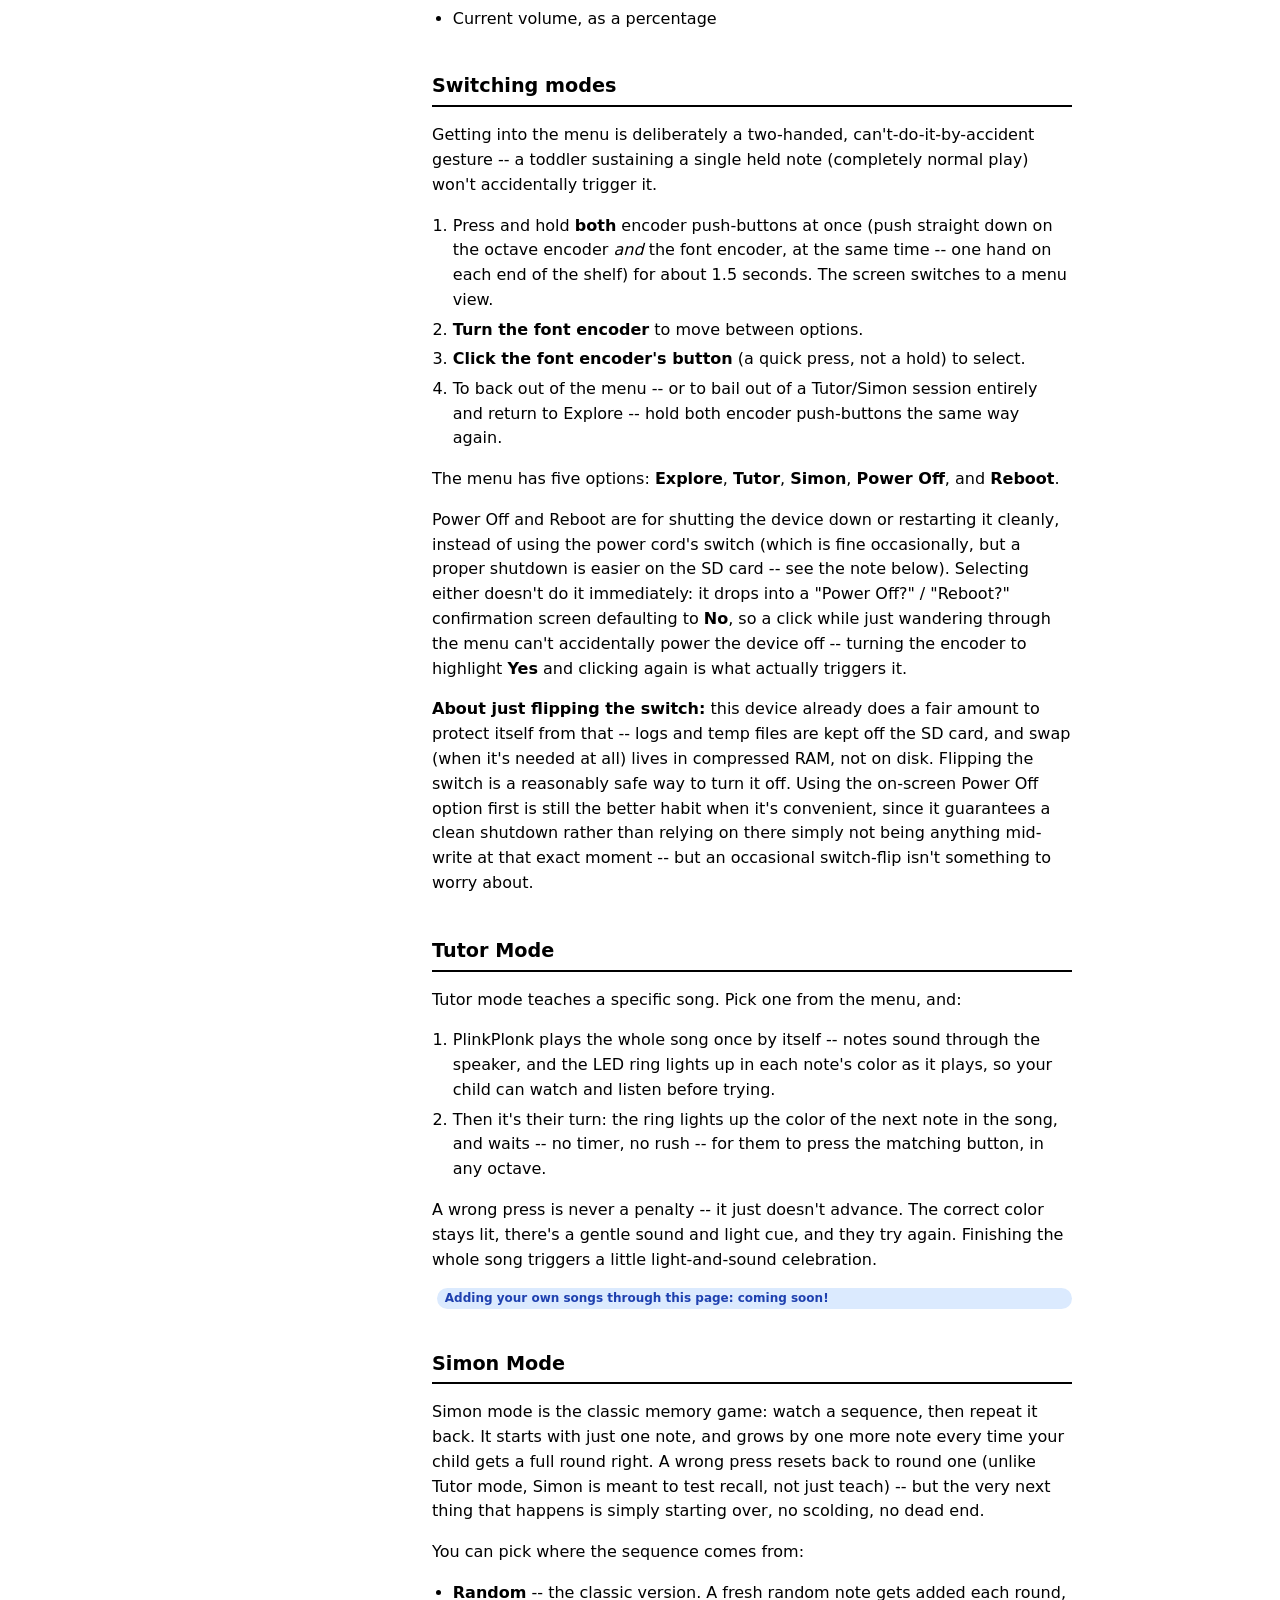
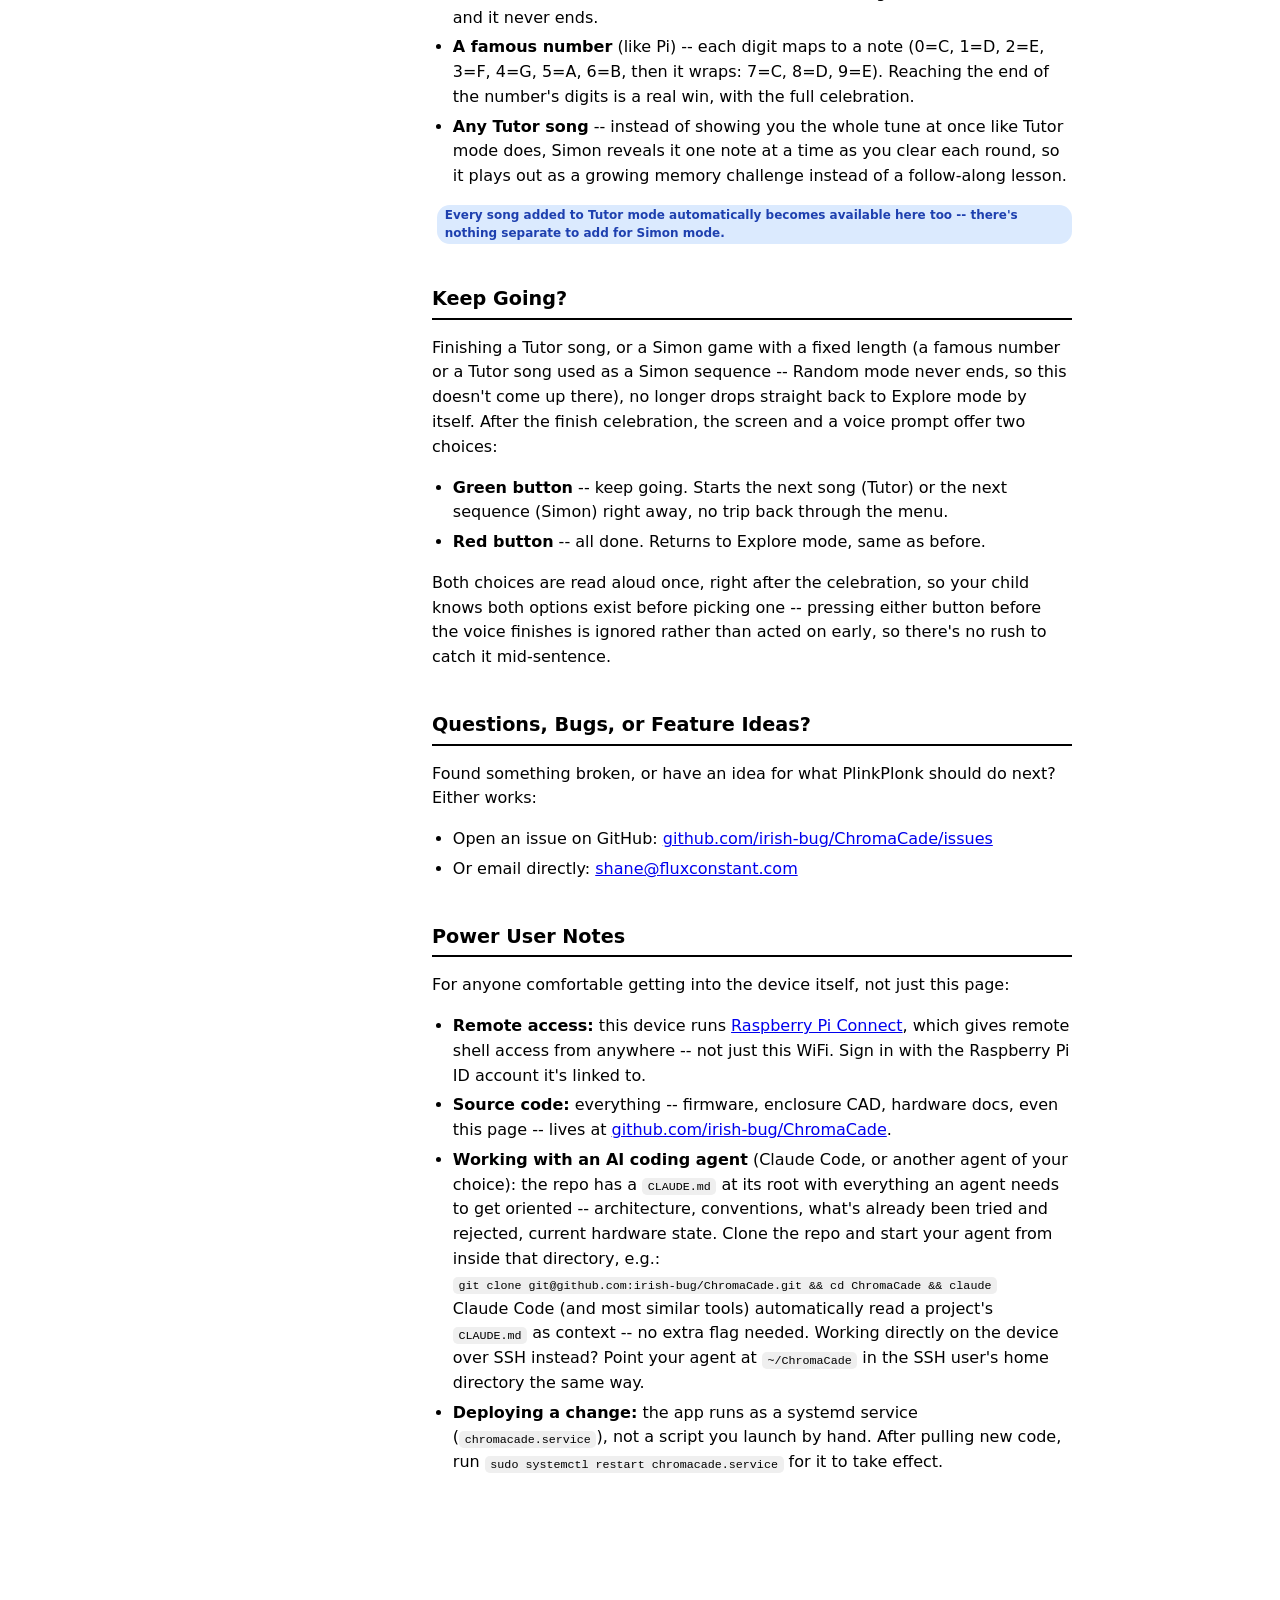
==== commit db5d2d46: "Switch the PlinkPlonk wordmark to Luckiest Guy + white outline Wanted Creative Block BB (Blambot), b" ====
--- a/web/index.html
+++ b/web/index.html
@@ -6,7 +6,7 @@
 <title>PlinkPlonk Quickstart Guide</title>
 <link rel="preconnect" href="https://fonts.googleapis.com">
 <link rel="preconnect" href="https://fonts.gstatic.com" crossorigin>
-<link href="https://fonts.googleapis.com/css2?family=Fredoka:wght@600&display=swap" rel="stylesheet">
+<link href="https://fonts.googleapis.com/css2?family=Fredoka:wght@600&family=Luckiest+Guy&display=swap" rel="stylesheet">
 <link rel="stylesheet" href="style.css">
 </head>
 <body>
--- a/web/style.css
+++ b/web/style.css
@@ -21,20 +21,32 @@
   letter-spacing: 0.02em;
   margin-bottom: 0.25rem;
 }
-/* The "PlinkPlonk" wordmark's own emphasis -- italic + wider tracking,
-   set apart from the rest of the heading (a badge, or "Composer" on
-   the add-your-own-song page, both stay upright/normal-spacing).
-   Shared here so index.html/parental-settings.html's plain heading
-   matches the composer page's animated wordmark exactly, not just in
-   font/size (both already come from the h1 rule above) but in this
-   emphasis too -- direct request 2026-09-02. The composer page's own
-   <style> block still owns --wm-base (the animated version's
-   theme-aware fill color) and the reveal/wave keyframes -- those are
-   specific to that page's letter-by-letter animation, not needed here
-   where the word is just static text taking the surrounding color. */
+/* The "PlinkPlonk" wordmark's own emphasis -- its own display font
+   plus a white outline, set apart from the rest of the heading (a
+   badge, or "Composer" on the add-your-own-song page, both stay in
+   the plain Fredoka from the h1 rule above). Shared here so
+   index.html/parental-settings.html's plain heading matches the
+   composer page's animated wordmark exactly. Direct request
+   2026-09-05: wanted Creative Block BB (Blambot) -- its free license
+   explicitly excludes webfont/embedding use, so Luckiest Guy (Google
+   Fonts, OFL-licensed, same bold hand-lettered-comic spirit) stands in
+   instead. Replaced the previous italic + wide-tracking emphasis
+   (2026-09-02) outright rather than layering it on top of the new
+   font -- Luckiest Guy is already a heavy, wide-set display face, and
+   browsers fake italics on fonts with no real italic style by
+   skewing, which looks bad on chunky glyphs like this. The composer
+   page's own <style> block still owns --wm-base (the animated
+   version's theme-aware fill color) and the reveal/wave keyframes --
+   those are specific to that page's letter-by-letter animation, not
+   needed here where the word is just static text taking the
+   surrounding color. text-stroke is a fill-independent outline, so it
+   stays constant white through the composer page's color-wave
+   animation without needing its own theme handling. */
 .wordmark {
-  font-style: italic;
-  letter-spacing: 0.15em;
+  font-family: "Luckiest Guy", ui-rounded, "Segoe UI", sans-serif;
+  letter-spacing: 0.02em;
+  -webkit-text-stroke: 2pt #fff;
+  text-stroke: 2pt #fff;
 }
 h2 { font-size: 1.2rem; margin-top: 2.5rem; border-bottom: 2px solid currentColor; padding-bottom: 0.25rem; }
 h3 { font-size: 1rem; margin-top: 1.5rem; }
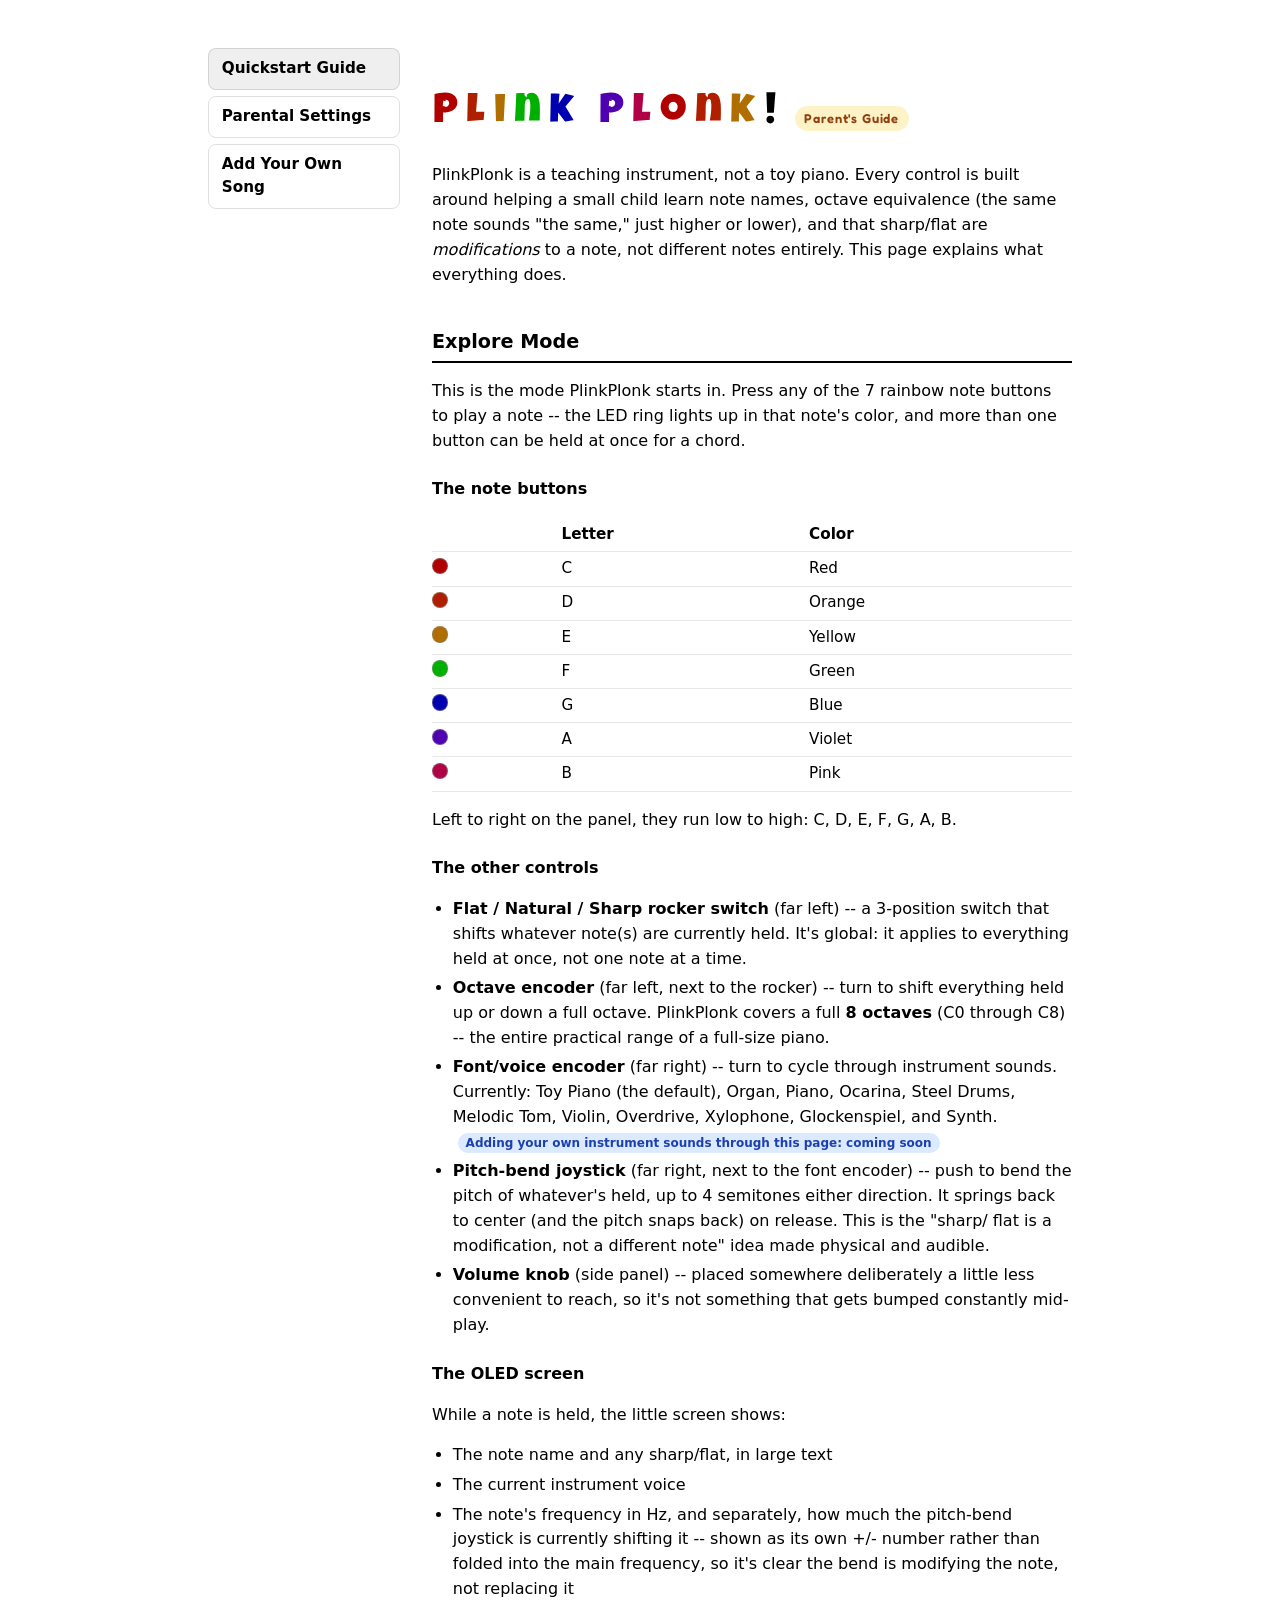
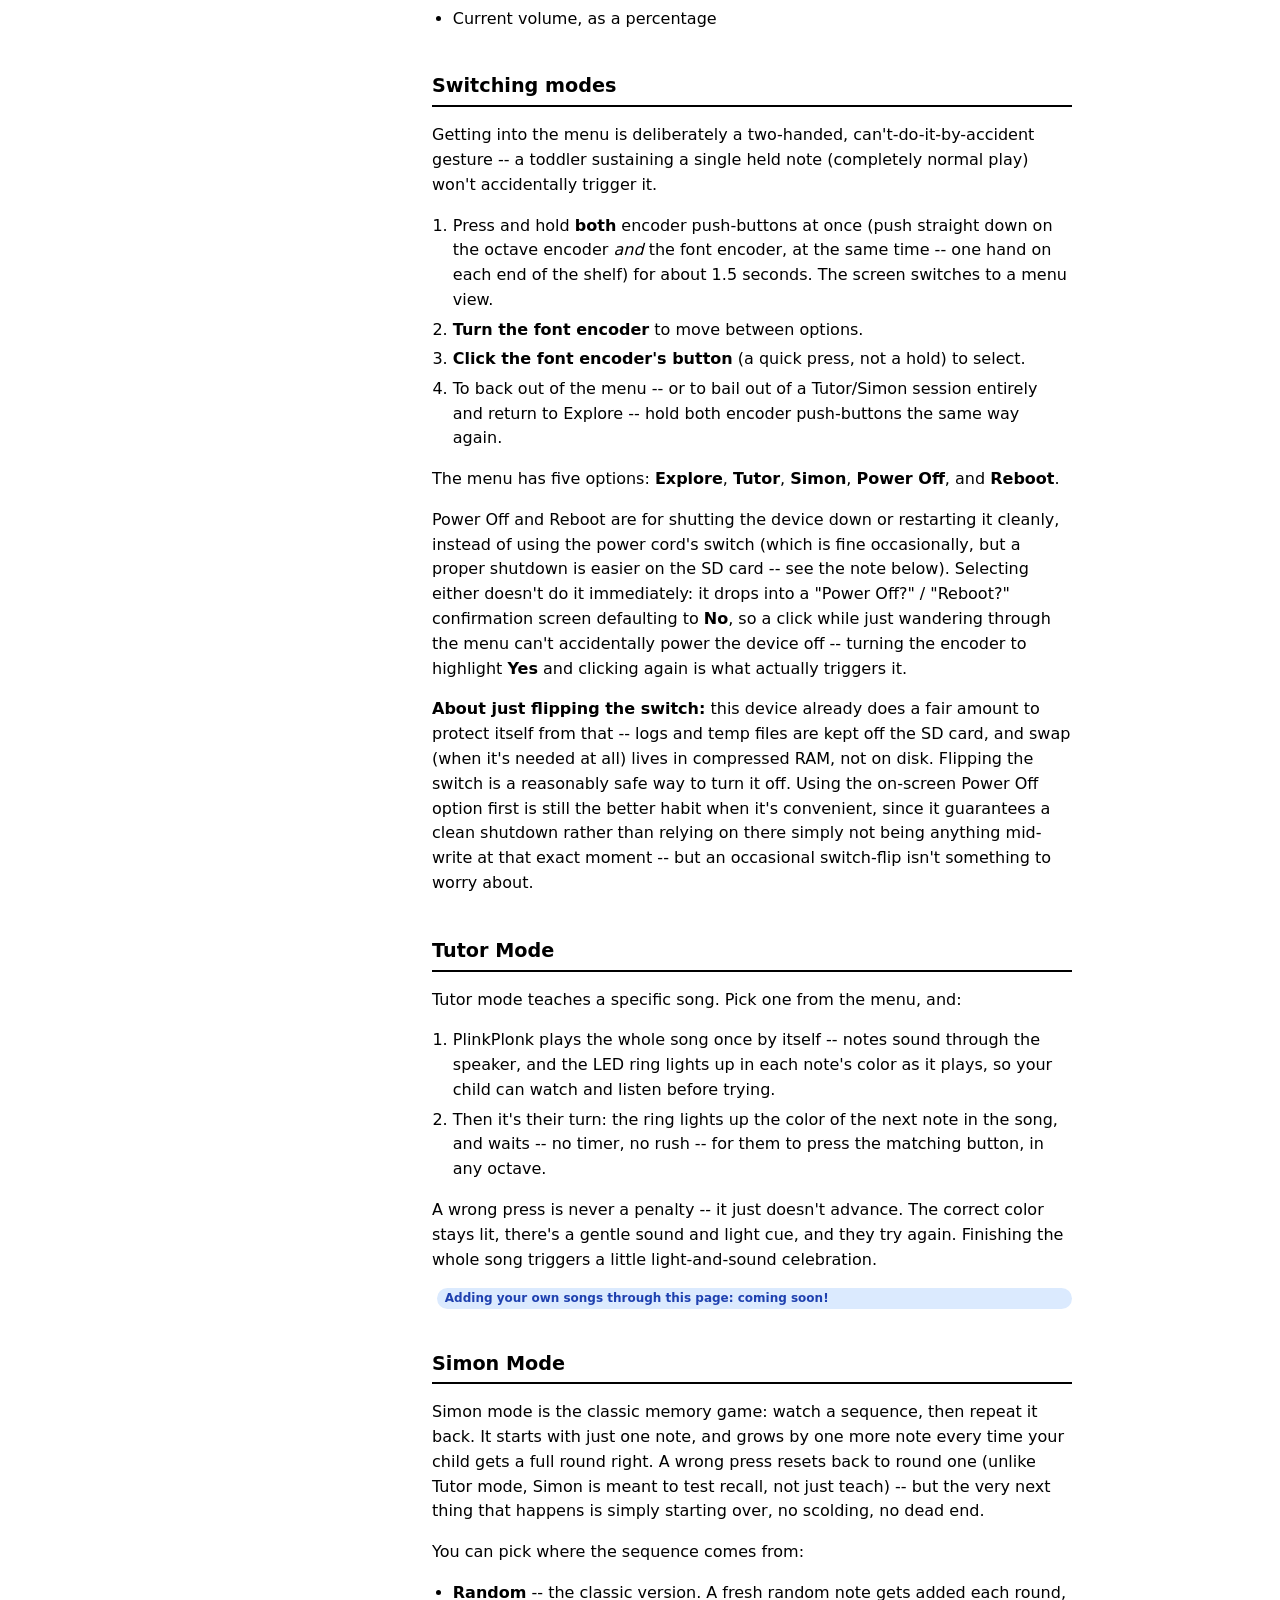
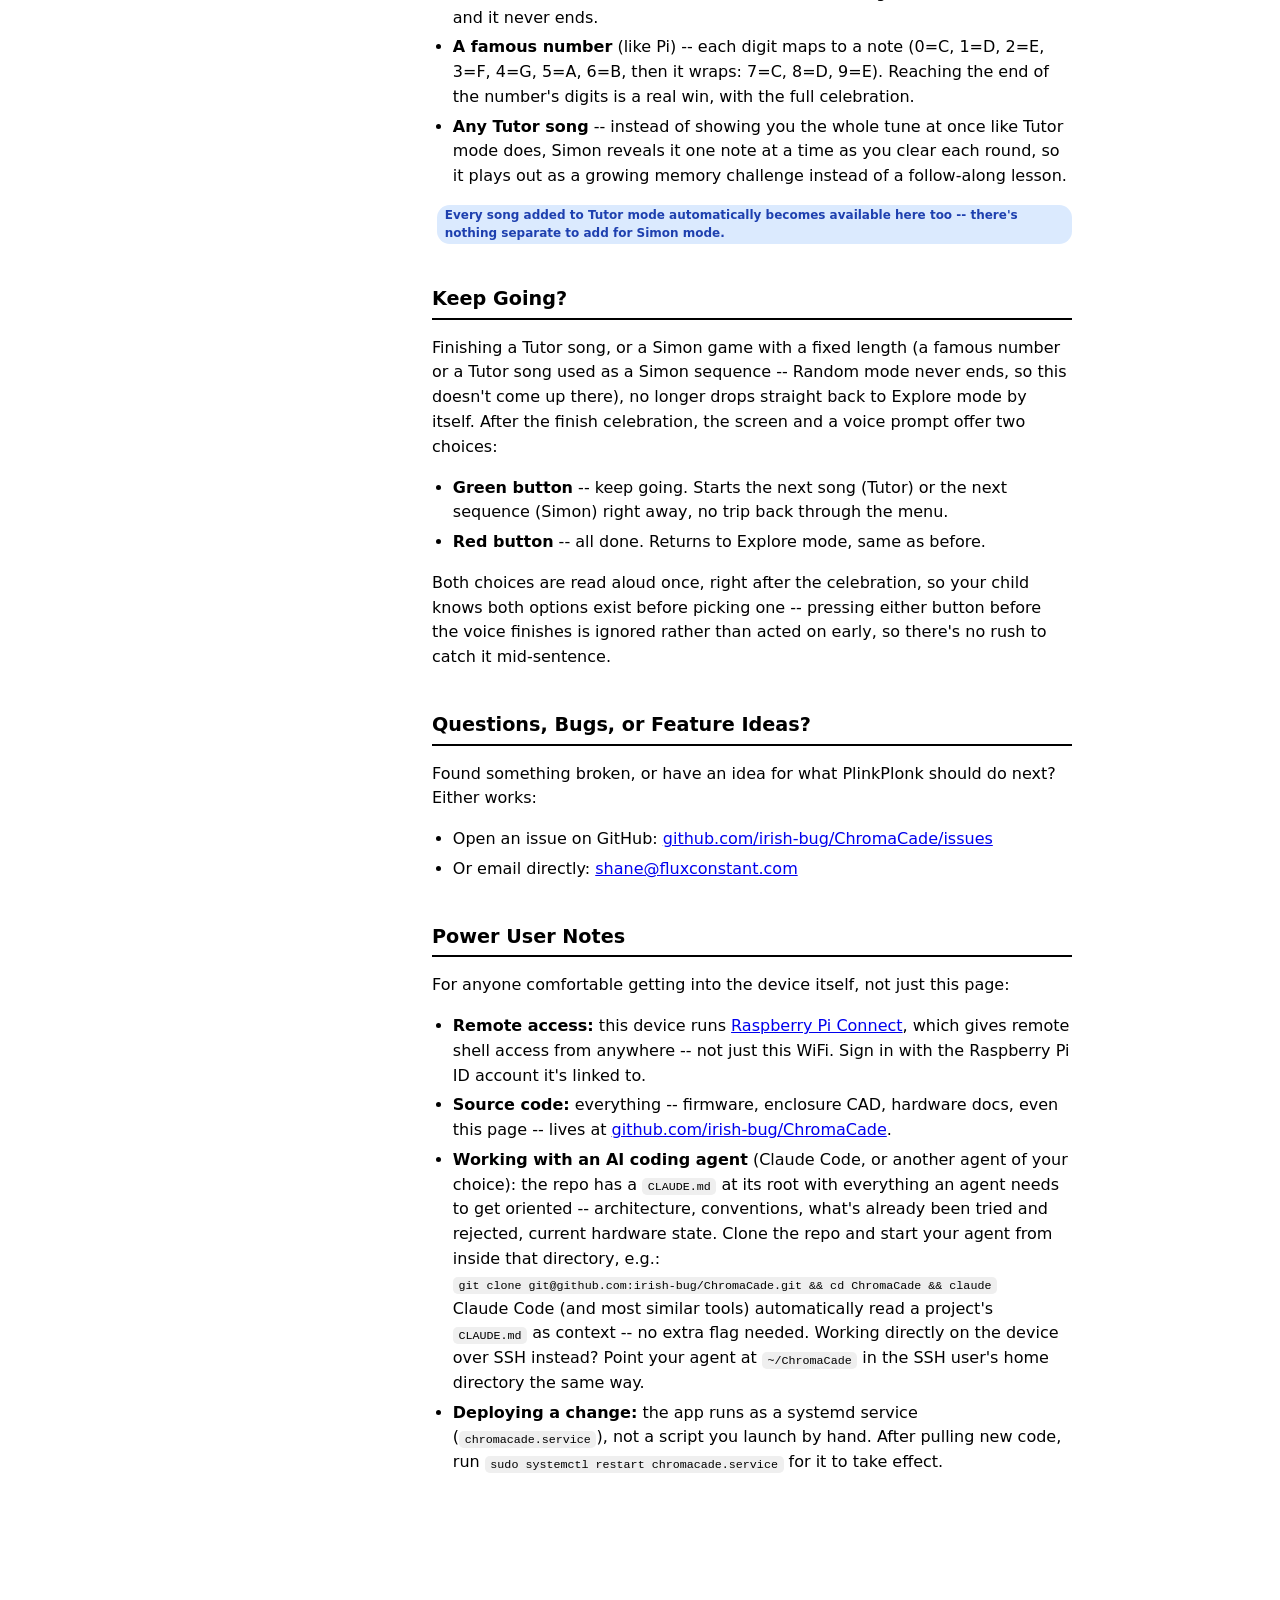
==== commit ae8878d6: "Wordmark: "Plink Plonk!", colorize-and-hold animation, baseline fix - Text is now two words plus an " ====
--- a/web/index.html
+++ b/web/index.html
@@ -18,7 +18,7 @@
 </nav>
 <div class="content">
 
-<h1><span class="wordmark">PlinkPlonk</span> <span class="badge">Parent's Guide</span></h1>
+<h1><span class="wordmark"><span style="color:rgb(176,0,0)">P</span><span style="color:rgb(176,30,0)">l</span><span style="color:rgb(176,110,0)">i</span><span style="color:rgb(0,176,0)">n</span><span style="color:rgb(0,0,176)">k</span> <span style="color:rgb(80,0,176)">P</span><span style="color:rgb(176,0,70)">l</span><span style="color:rgb(176,0,0)">o</span><span style="color:rgb(176,30,0)">n</span><span style="color:rgb(176,110,0)">k</span>!</span> <span class="badge">Parent's Guide</span></h1>
 <p>
   PlinkPlonk is a teaching instrument, not a toy piano. Every control is built around
   helping a small child learn note names, octave equivalence (the same note sounds
--- a/web/style.css
+++ b/web/style.css
@@ -44,7 +44,7 @@
    animation without needing its own theme handling. */
 .wordmark {
   font-family: "Luckiest Guy", ui-rounded, "Segoe UI", sans-serif;
-  letter-spacing: 0.02em;
+  letter-spacing: 0.2em;
   -webkit-text-stroke: 2pt #fff;
   text-stroke: 2pt #fff;
 }
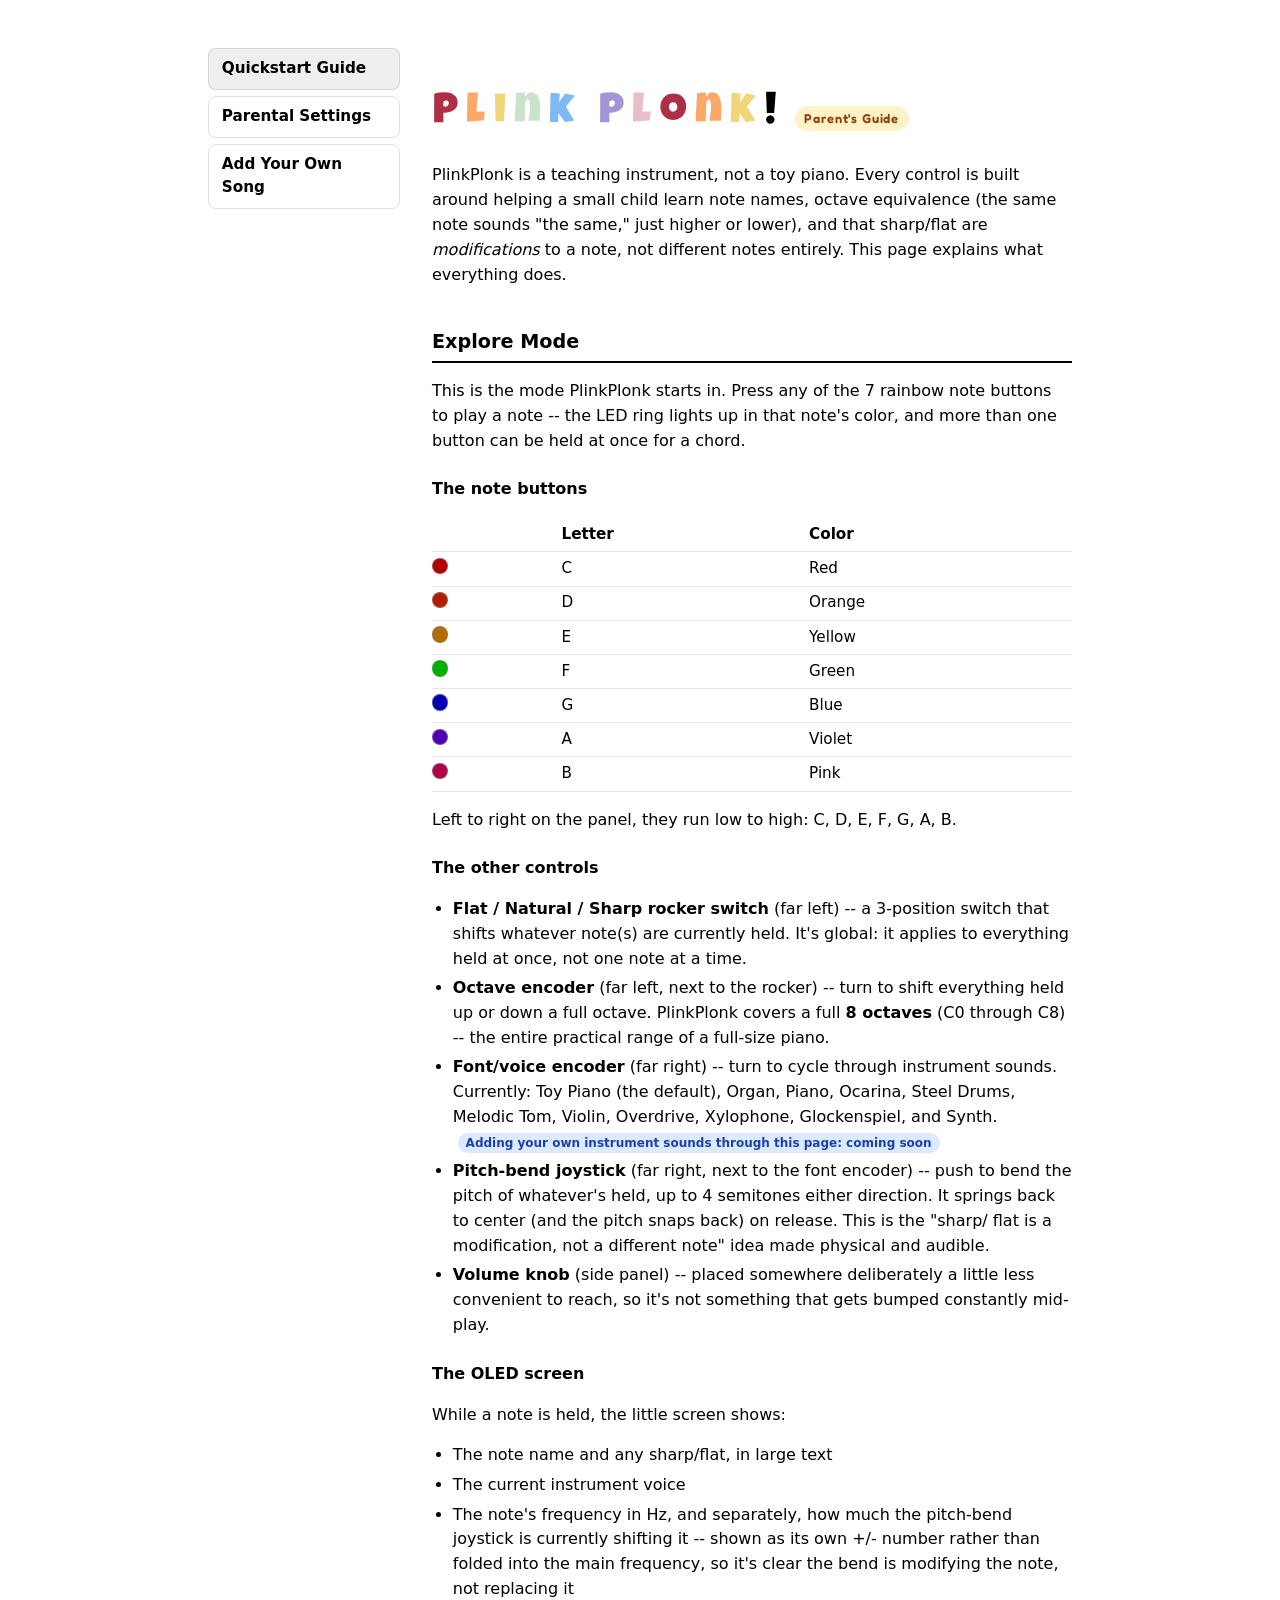
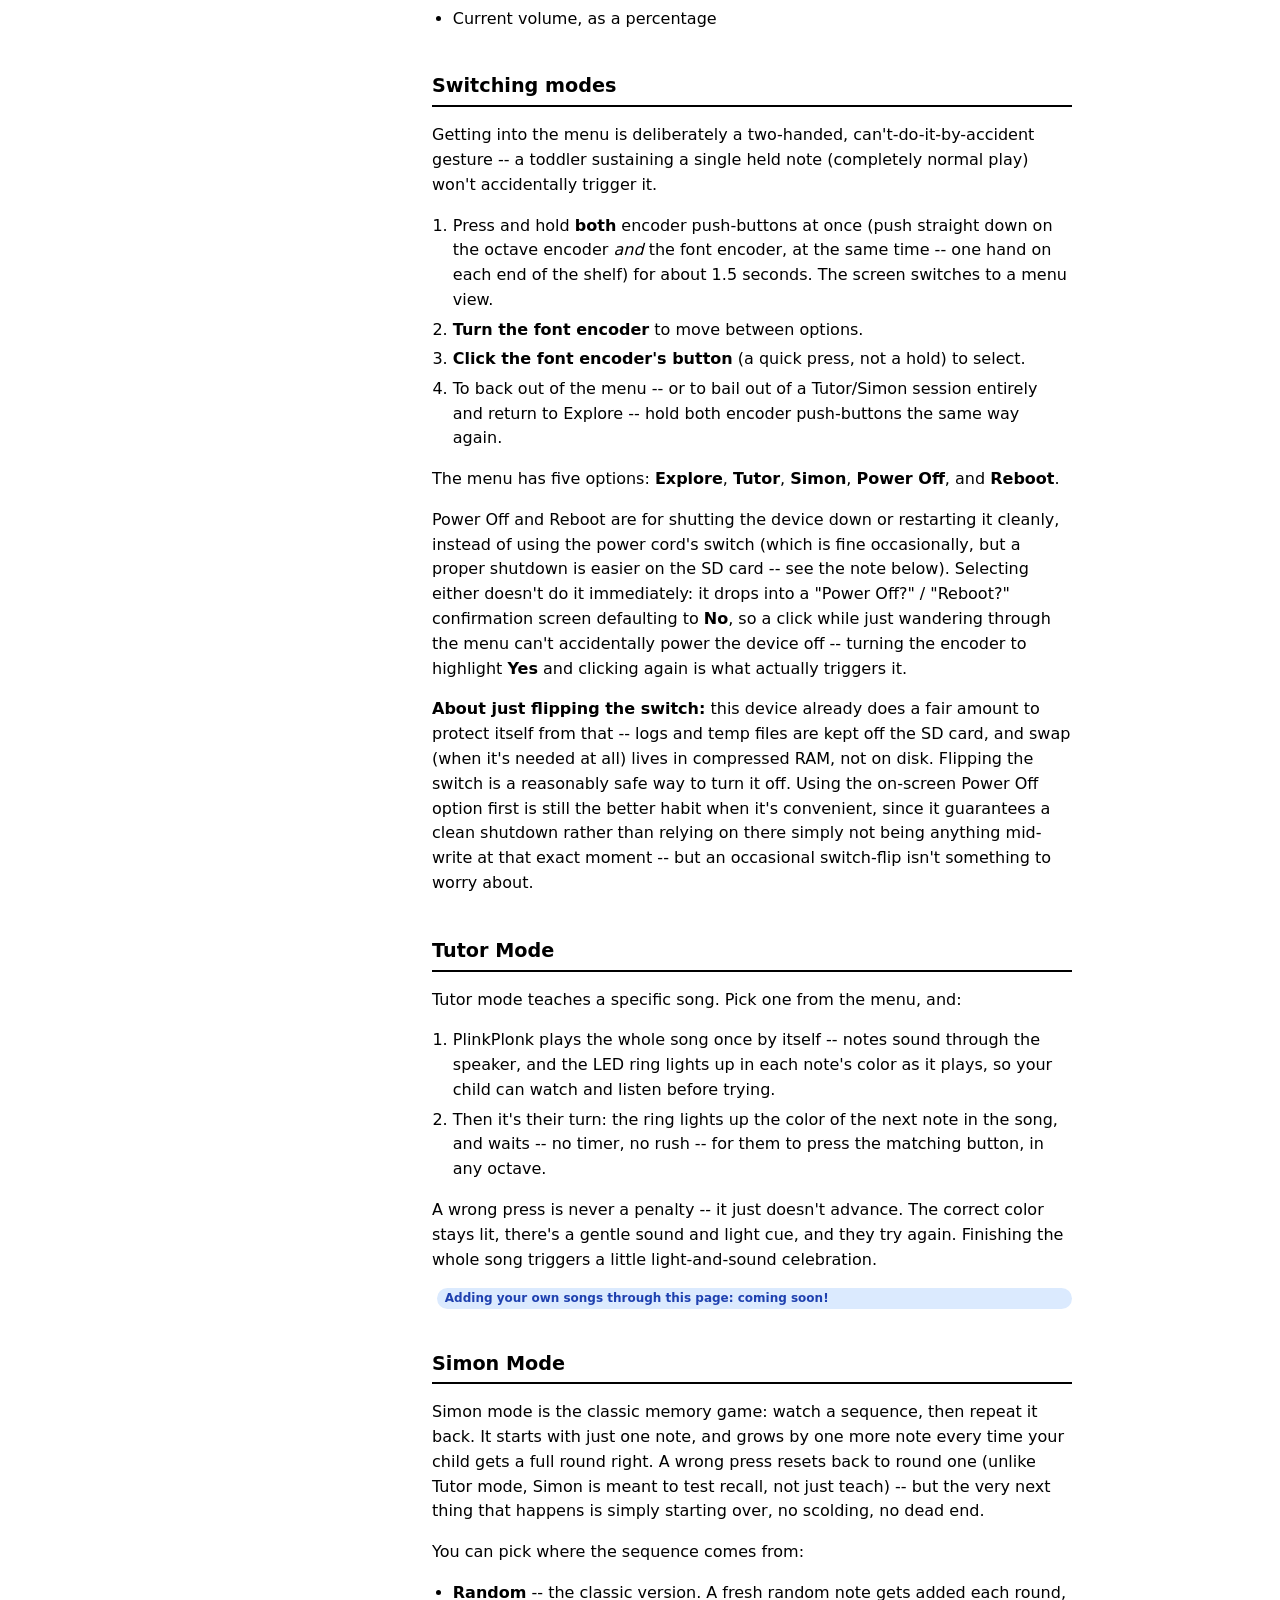
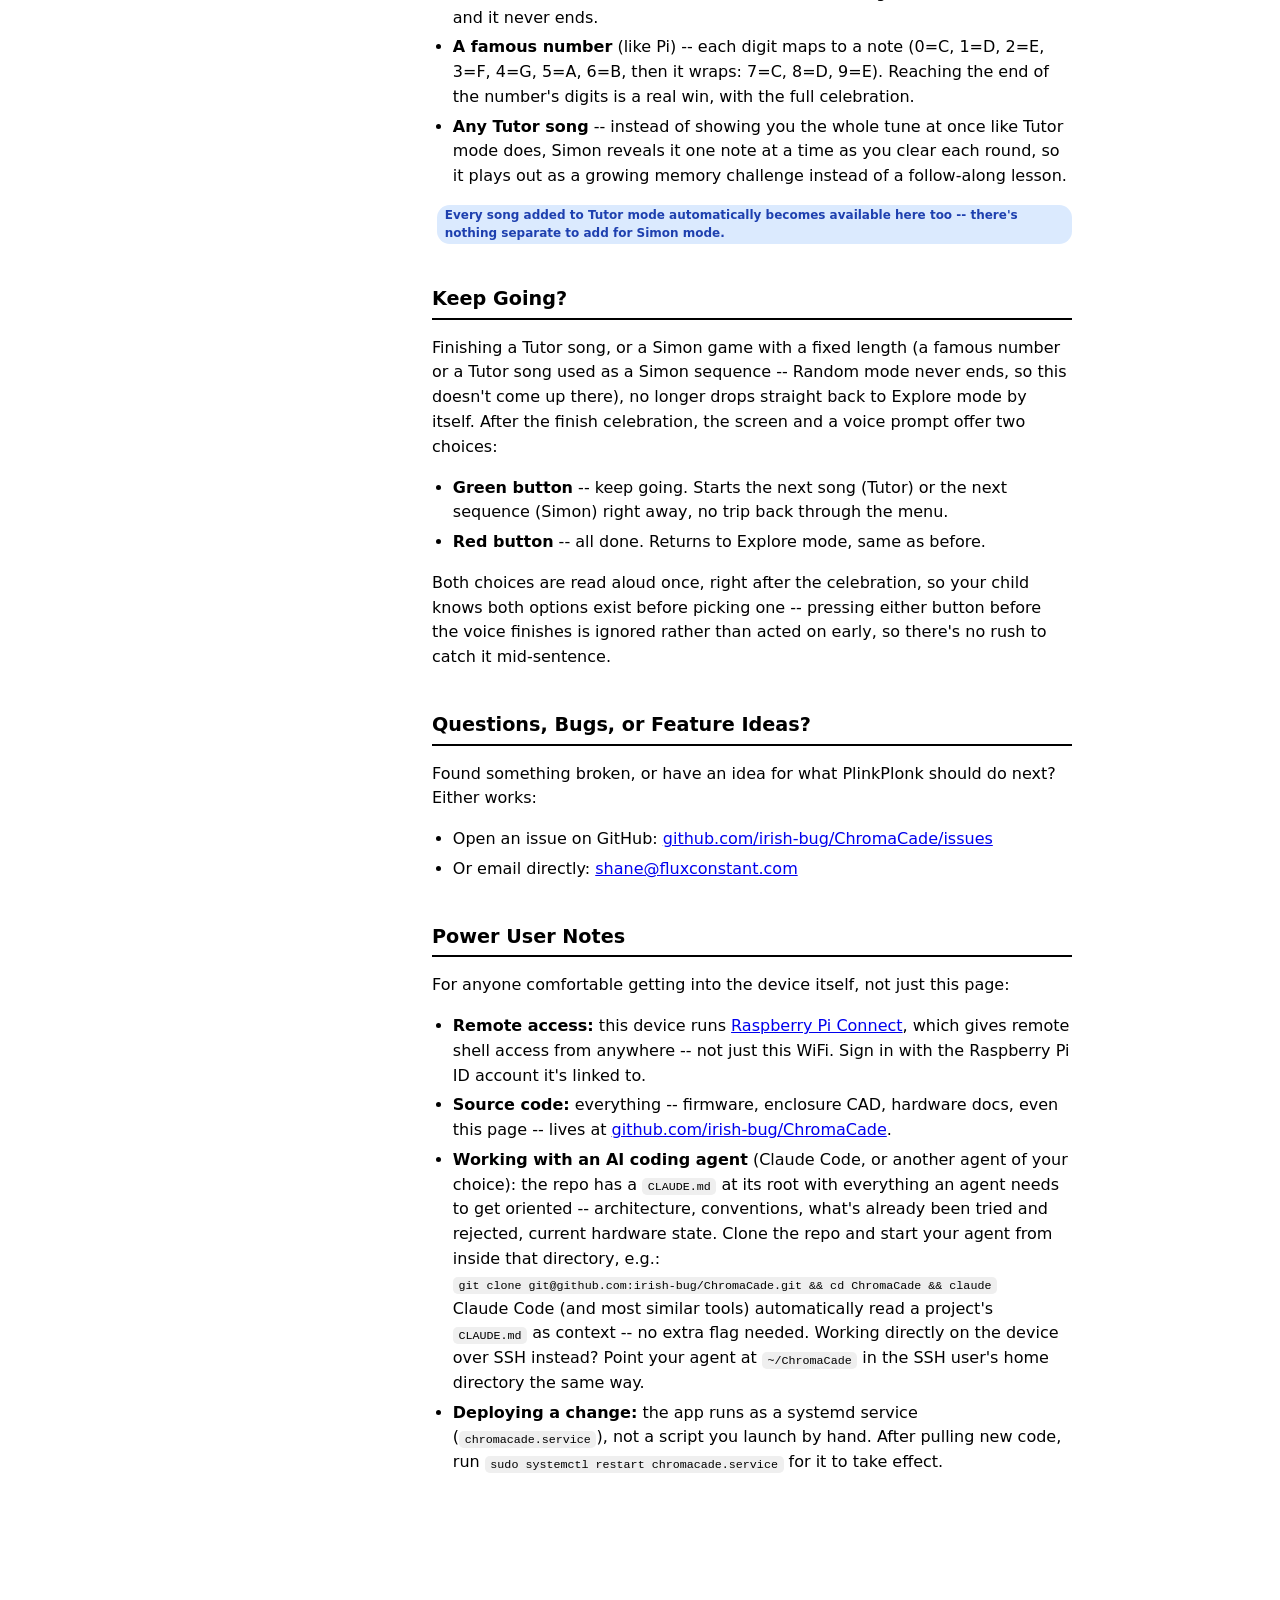
==== commit 087164db: "Wordmark colors: match the composer's actual note-letter buttons The wordmark was using doubled LED-" ====
--- a/web/index.html
+++ b/web/index.html
@@ -18,7 +18,7 @@
 </nav>
 <div class="content">
 
-<h1><span class="wordmark"><span style="color:rgb(176,0,0)">P</span><span style="color:rgb(176,30,0)">l</span><span style="color:rgb(176,110,0)">i</span><span style="color:rgb(0,176,0)">n</span><span style="color:rgb(0,0,176)">k</span> <span style="color:rgb(80,0,176)">P</span><span style="color:rgb(176,0,70)">l</span><span style="color:rgb(176,0,0)">o</span><span style="color:rgb(176,30,0)">n</span><span style="color:rgb(176,110,0)">k</span>!</span> <span class="badge">Parent's Guide</span></h1>
+<h1><span class="wordmark"><span style="color:var(--c)">P</span><span style="color:var(--d)">l</span><span style="color:var(--e)">i</span><span style="color:var(--f)">n</span><span style="color:var(--g)">k</span> <span style="color:var(--a)">P</span><span style="color:var(--b)">l</span><span style="color:var(--c)">o</span><span style="color:var(--d)">n</span><span style="color:var(--e)">k</span>!</span> <span class="badge">Parent's Guide</span></h1>
 <p>
   PlinkPlonk is a teaching instrument, not a toy piano. Every control is built around
   helping a small child learn note names, octave equivalence (the same note sounds
--- a/web/style.css
+++ b/web/style.css
@@ -45,8 +45,8 @@
 .wordmark {
   font-family: "Luckiest Guy", ui-rounded, "Segoe UI", sans-serif;
   letter-spacing: 0.2em;
-  -webkit-text-stroke: 2pt #fff;
-  text-stroke: 2pt #fff;
+  -webkit-text-stroke: 1.5pt #fff;
+  text-stroke: 1.5pt #fff;
 }
 h2 { font-size: 1.2rem; margin-top: 2.5rem; border-bottom: 2px solid currentColor; padding-bottom: 0.25rem; }
 h3 { font-size: 1rem; margin-top: 1.5rem; }
@@ -78,11 +78,26 @@
 
 /* Site-wide sidebar nav, shared by every page under web/ -- stacks
    above the content on narrow (phone) viewports, becomes a true left
-   sidebar once there's room, per "a side section" request 2026-08-17. */
+   sidebar once there's room, per "a side section" request 2026-08-17.
+
+   Also carries the KEYCAP hex palette (from docs/color-palette.md, not
+   led_ring.py's NOTE_COLORS -- the ring's values are deliberately dim,
+   max channel 88/255, for LED legibility, and would read as
+   near-black on a page; the keycap set is "what the letter's physical
+   button actually looks like," the more natural reference for a
+   screen) -- moved here from the composer page's own <style> 2026-09-05
+   so the wordmark's --letter-color on ALL 3 pages can reference the
+   same var(--c)/var(--d)/etc. the composer's note-letter buttons use,
+   instead of duplicating a second, different set of colors (the
+   wordmark previously used doubled LED-ring RGB values). Keep in sync
+   with docs/color-palette.md if it's ever retuned -- every consumer
+   picks it up automatically since there's only one copy now. */
 .page {
   display: flex;
   flex-direction: column;
   gap: 2rem;
+  --c: #ad2f44; --d: #fda869; --e: #f0d678;
+  --f: #cae3ca; --g: #7dbaf4; --a: #a495d6; --b: #e9bec7;
 }
 .site-nav {
   display: flex;
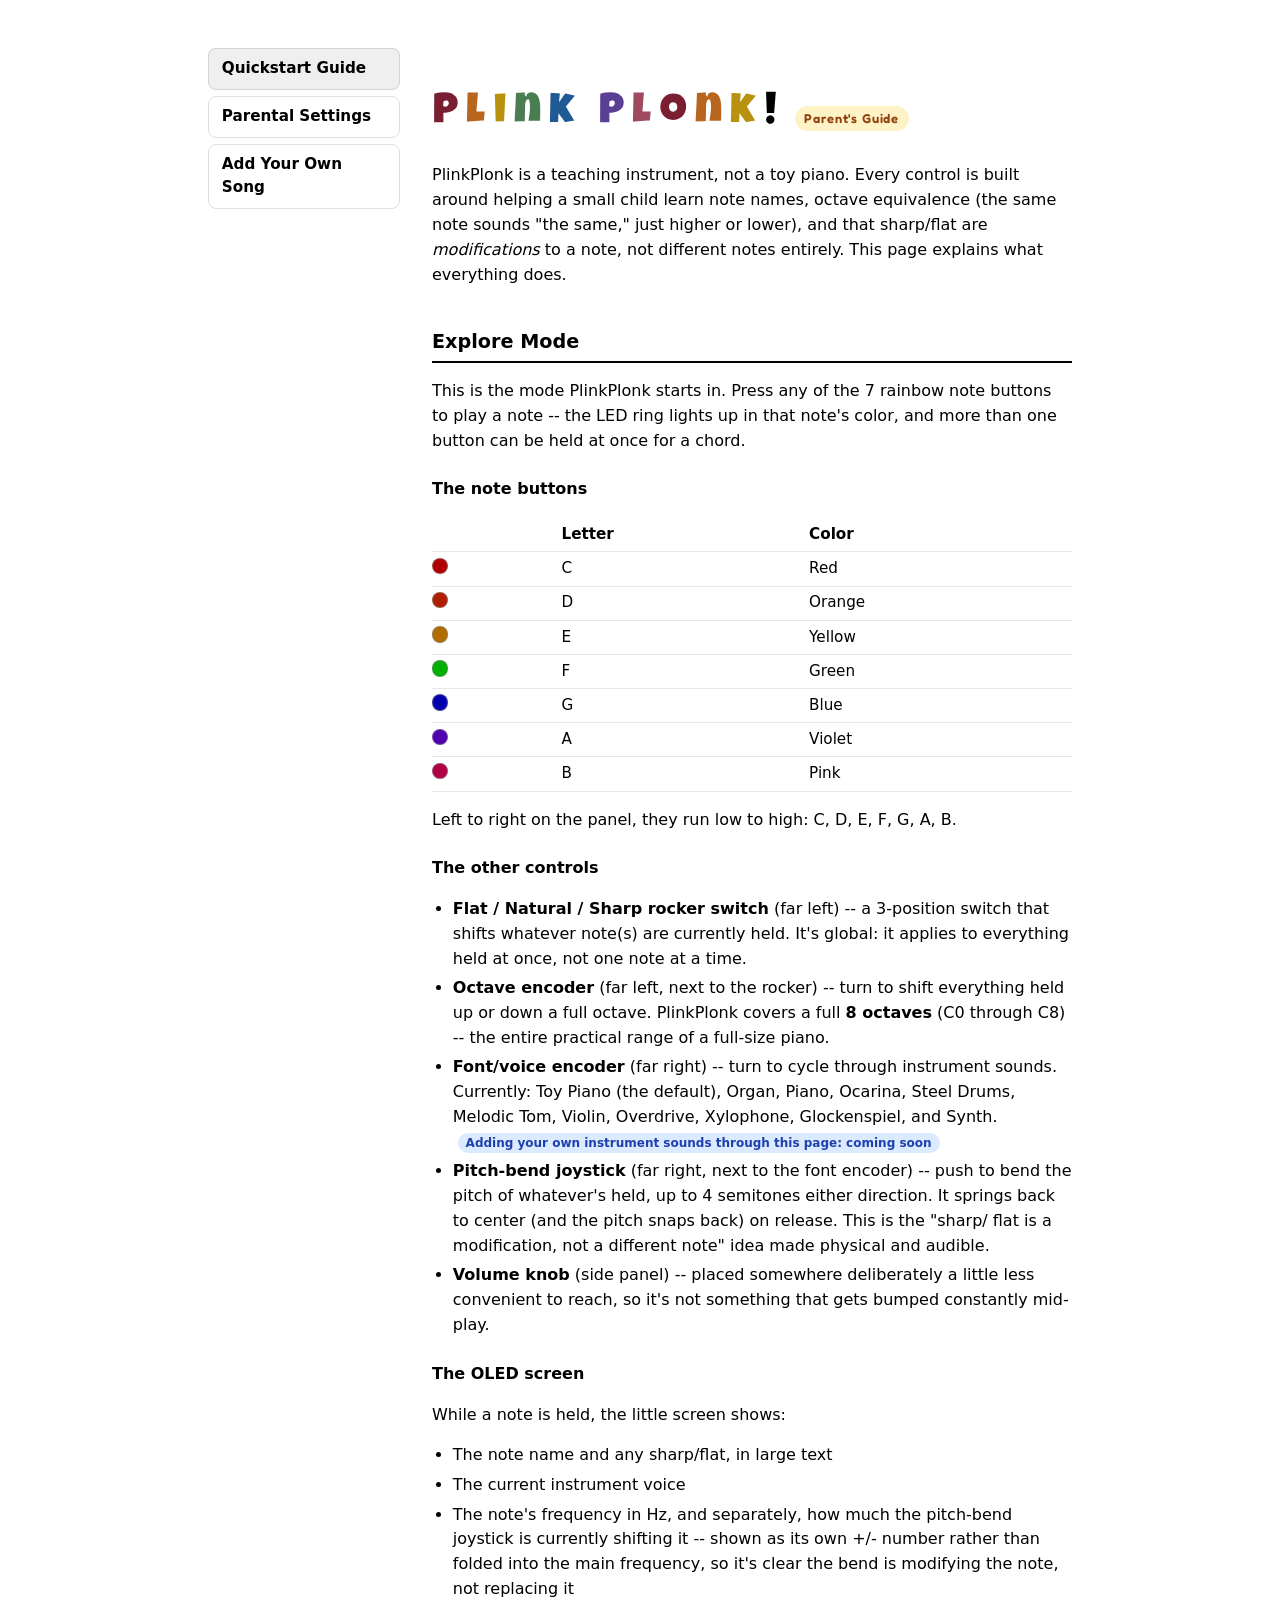
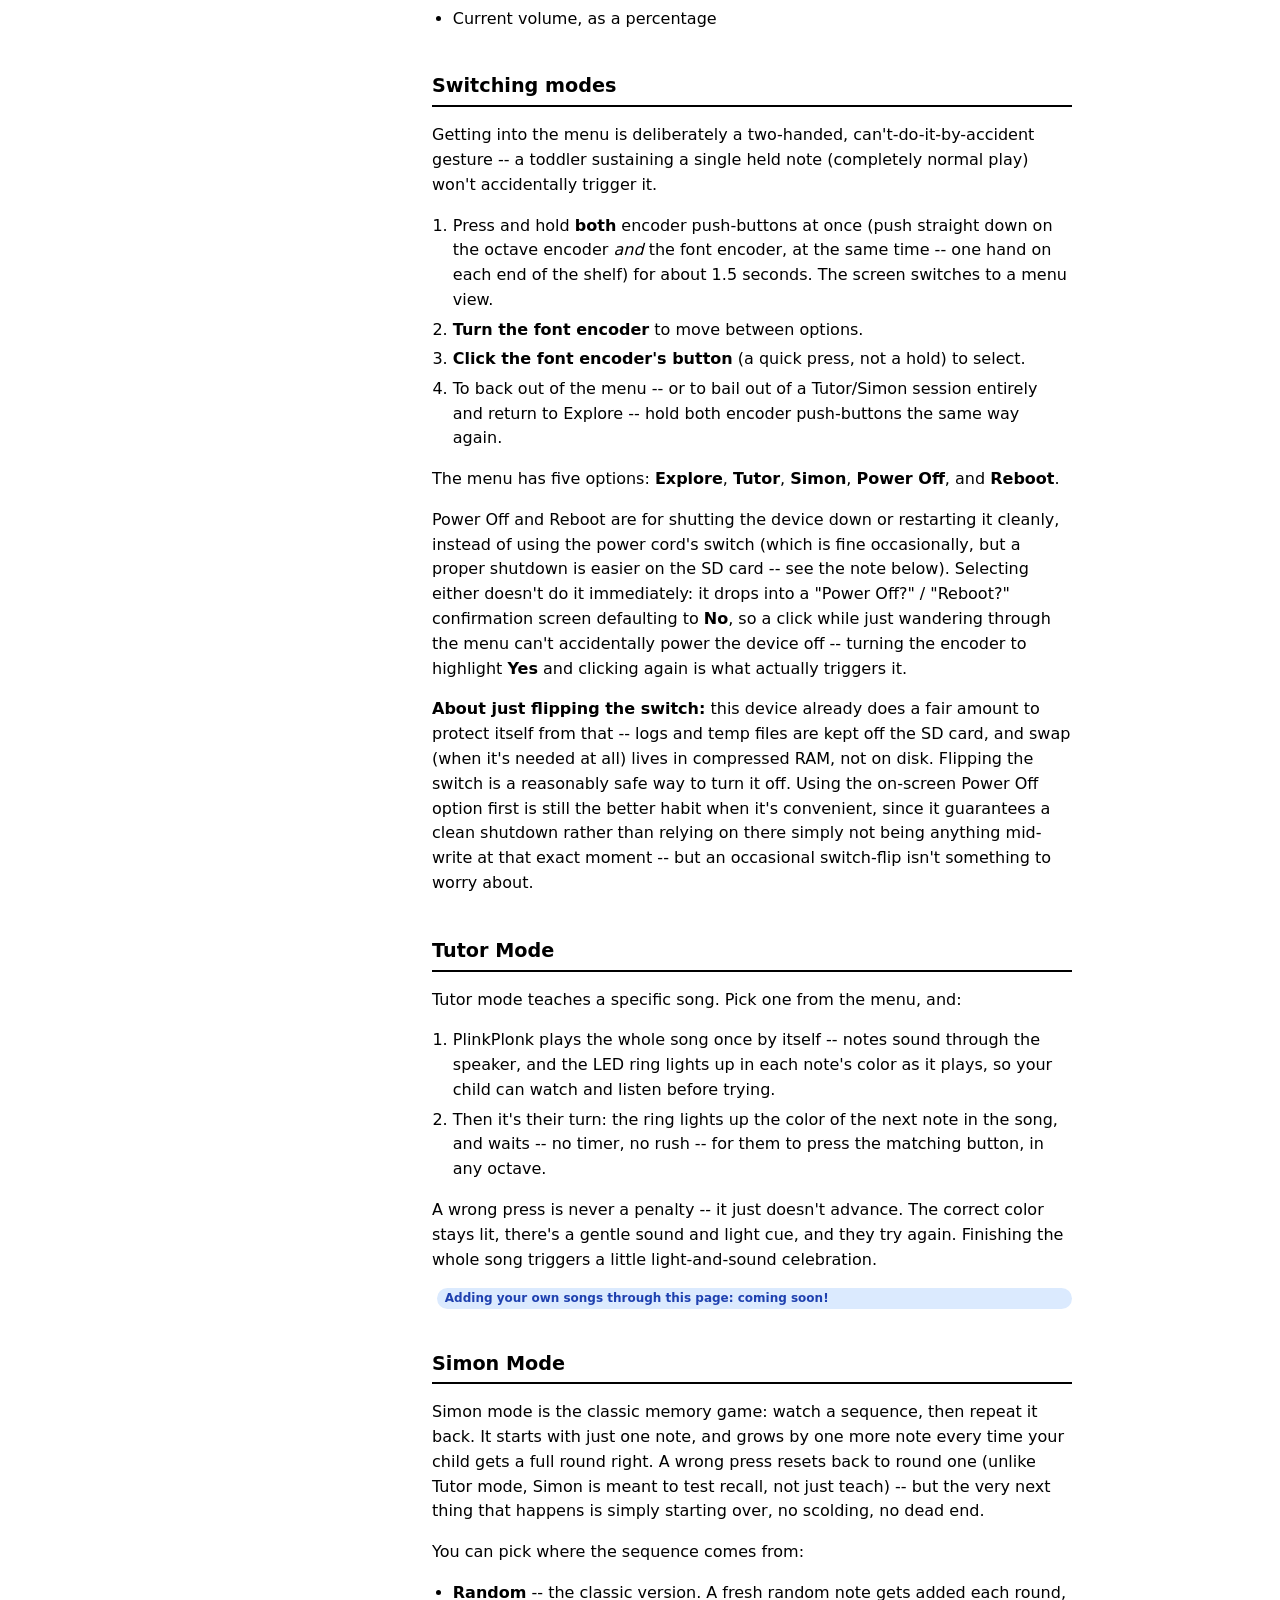
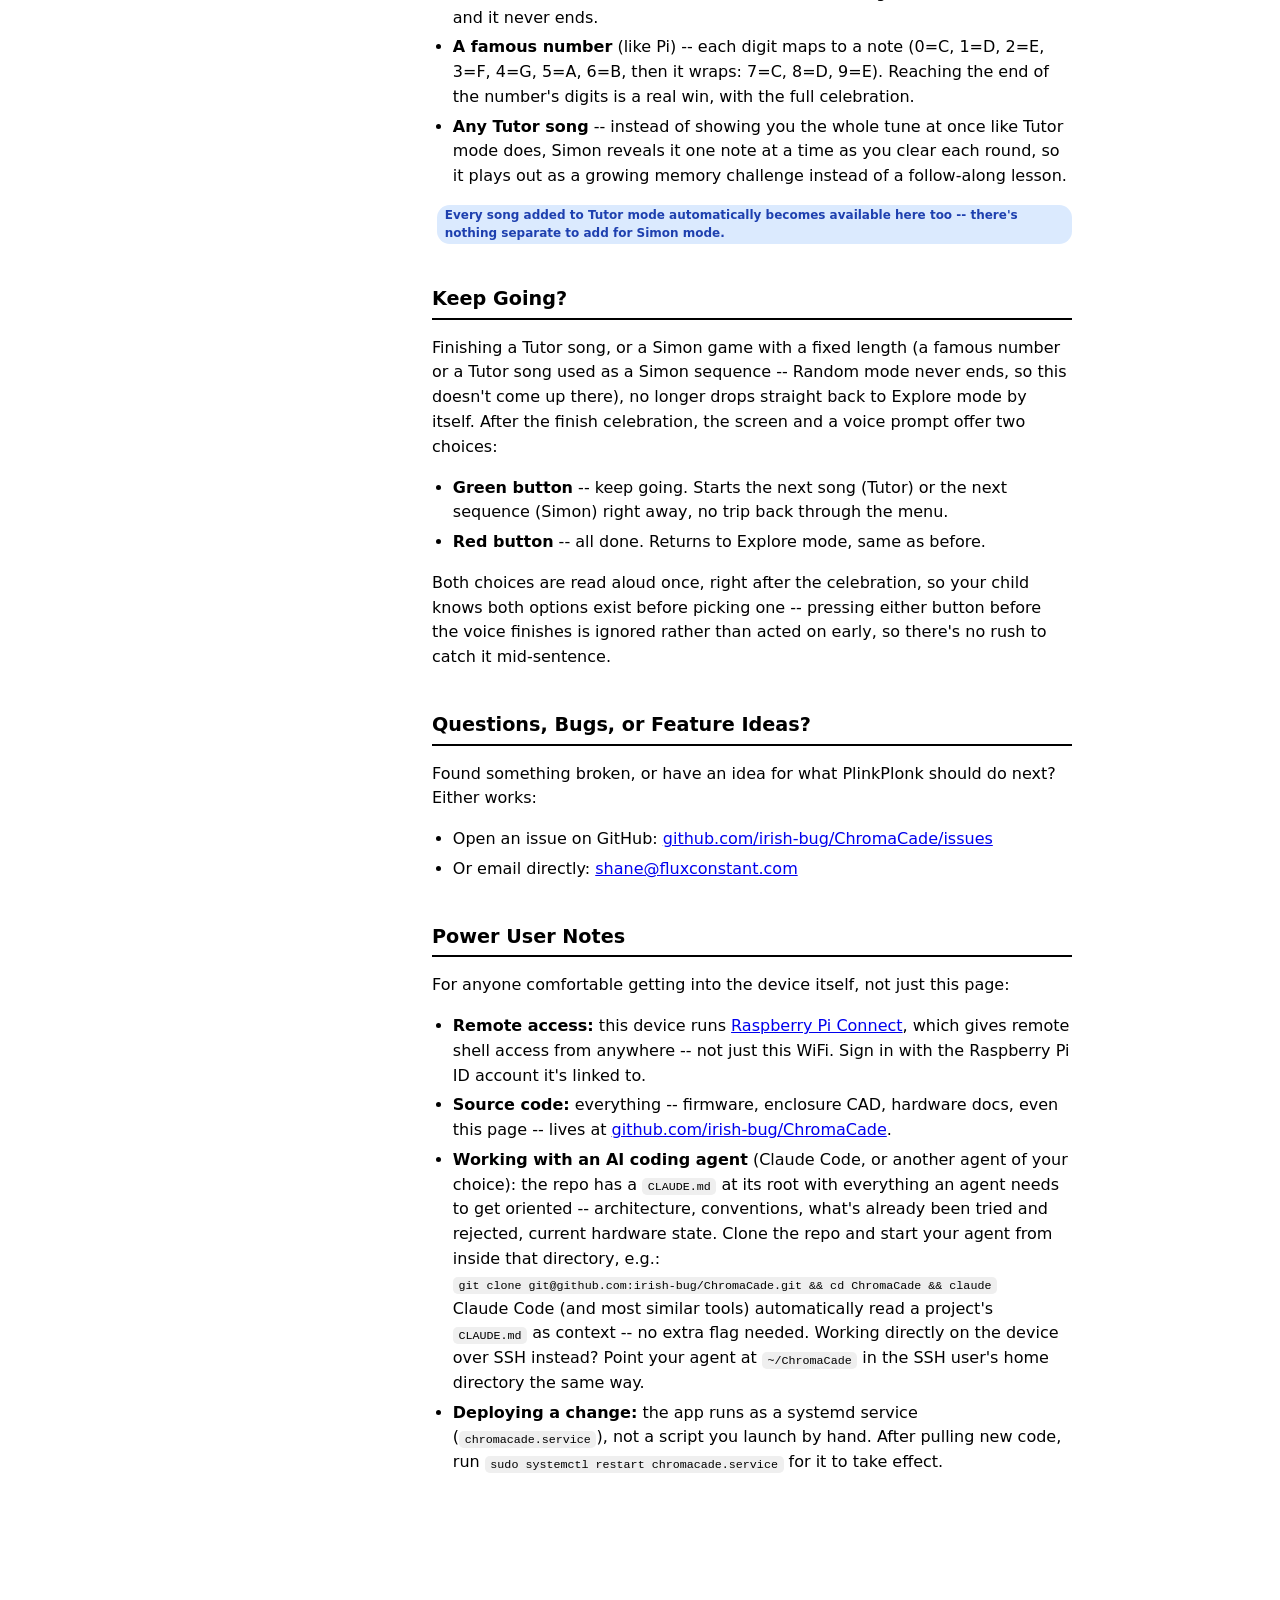
==== commit 0ccc9dab: "Darken wordmark colors with a separate palette; abrupt exclaim cuts Introduced --wm-c/--wm-d/etc. as" ====
--- a/web/index.html
+++ b/web/index.html
@@ -18,7 +18,7 @@
 </nav>
 <div class="content">
 
-<h1><span class="wordmark"><span style="color:var(--c)">P</span><span style="color:var(--d)">l</span><span style="color:var(--e)">i</span><span style="color:var(--f)">n</span><span style="color:var(--g)">k</span> <span style="color:var(--a)">P</span><span style="color:var(--b)">l</span><span style="color:var(--c)">o</span><span style="color:var(--d)">n</span><span style="color:var(--e)">k</span>!</span> <span class="badge">Parent's Guide</span></h1>
+<h1><span class="wordmark"><span style="color:var(--wm-c)">P</span><span style="color:var(--wm-d)">l</span><span style="color:var(--wm-e)">i</span><span style="color:var(--wm-f)">n</span><span style="color:var(--wm-g)">k</span> <span style="color:var(--wm-a)">P</span><span style="color:var(--wm-b)">l</span><span style="color:var(--wm-c)">o</span><span style="color:var(--wm-d)">n</span><span style="color:var(--wm-e)">k</span><span class="exclaim">!</span></span> <span class="badge">Parent's Guide</span></h1>
 <p>
   PlinkPlonk is a teaching instrument, not a toy piano. Every control is built around
   helping a small child learn note names, octave equivalence (the same note sounds
--- a/web/style.css
+++ b/web/style.css
@@ -42,11 +42,68 @@
    surrounding color. text-stroke is a fill-independent outline, so it
    stays constant white through the composer page's color-wave
    animation without needing its own theme handling. */
+/* --wm-c/--wm-d/etc. are a DELIBERATELY DARKER variant of the note
+   letters' colors, for wordmark use only -- NOT the same variables as
+   --c/--d/etc. (defined on .page above), and that's intentional, not
+   an inconsistency with the "match the note buttons" work 2026-09-05.
+   docs/color-palette.md documents --c/--d/etc. as photo-sampled,
+   measured from unit #1's actual physical keycaps -- darkening those
+   directly (direct request 2026-09-05) would also darken the
+   composer's real C/D/E/F/G/A/B buttons (they share that source) and
+   make the CSS stop matching the physical hardware it's meant to
+   represent. The wordmark doesn't have that constraint -- it's
+   decorative, not a reference for real keycap color -- so it gets its
+   own darker set instead, hand-picked to keep the same hue per letter
+   while reading as a richer, more saturated version of it. */
 .wordmark {
   font-family: "Luckiest Guy", ui-rounded, "Segoe UI", sans-serif;
   letter-spacing: 0.2em;
   -webkit-text-stroke: 1.5pt #fff;
   text-stroke: 1.5pt #fff;
+  --wm-c: #7a1f31; --wm-d: #b8651e; --wm-e: #b8910f;
+  --wm-f: #4a7d52; --wm-g: #1f5a94; --wm-a: #5a3f96; --wm-b: #a04a60;
+}
+/* The "!"'s own thing -- unlike the letters (which land on one color
+   and hold, see the composer page's own <style> for that half of the
+   design), the exclamation point just keeps cycling through the same
+   7 note colors forever, direct request 2026-09-05. Lives here (not
+   composer-only) so it also applies to the 2 plain pages' static
+   wordmark, which have no animation infrastructure of their own --
+   this one small rule is all they need. The composer page's own
+   <style> adds a gate on top of this so the cycle doesn't start until
+   .play is added (matching the letters' wait-for-first-gesture
+   behavior) -- see that file.
+
+   Paired same-value keyframe stops (e.g. "0%, 14.2857%" both -wm-c)
+   make each color hold flat across its whole segment, then a second
+   rule at that exact same percentage starts the next color -- an
+   abrupt cut, not a blend, direct feedback 2026-09-05 replacing the
+   original smooth linear interpolation between stops. The loop-back
+   from the last segment's --wm-b to the next iteration's --wm-c at
+   the 100%/0% seam is abrupt for free, with no special-casing needed
+   -- animations don't interpolate across a restart.
+
+   prefers-reduced-motion below turns the infinite cycle into the flat
+   fallback color explicitly asked for ("if it can't cycle, we'll use
+   the green shade") -- an unending animation, abrupt or not, is
+   exactly the kind of motion that setting is meant to suppress. */
+@keyframes exclaim-cycle {
+  0%,     14.2857% { color: var(--wm-c); }
+  14.2857%, 28.5714% { color: var(--wm-d); }
+  28.5714%, 42.8571% { color: var(--wm-e); }
+  42.8571%, 57.1429% { color: var(--wm-f); }
+  57.1429%, 71.4286% { color: var(--wm-g); }
+  71.4286%, 85.7143% { color: var(--wm-a); }
+  85.7143%, 100%     { color: var(--wm-b); }
+}
+.wordmark .exclaim {
+  animation: exclaim-cycle 4s linear infinite;
+}
+@media (prefers-reduced-motion: reduce) {
+  .wordmark .exclaim {
+    animation: none;
+    color: var(--wm-f);
+  }
 }
 h2 { font-size: 1.2rem; margin-top: 2.5rem; border-bottom: 2px solid currentColor; padding-bottom: 0.25rem; }
 h3 { font-size: 1rem; margin-top: 1.5rem; }
